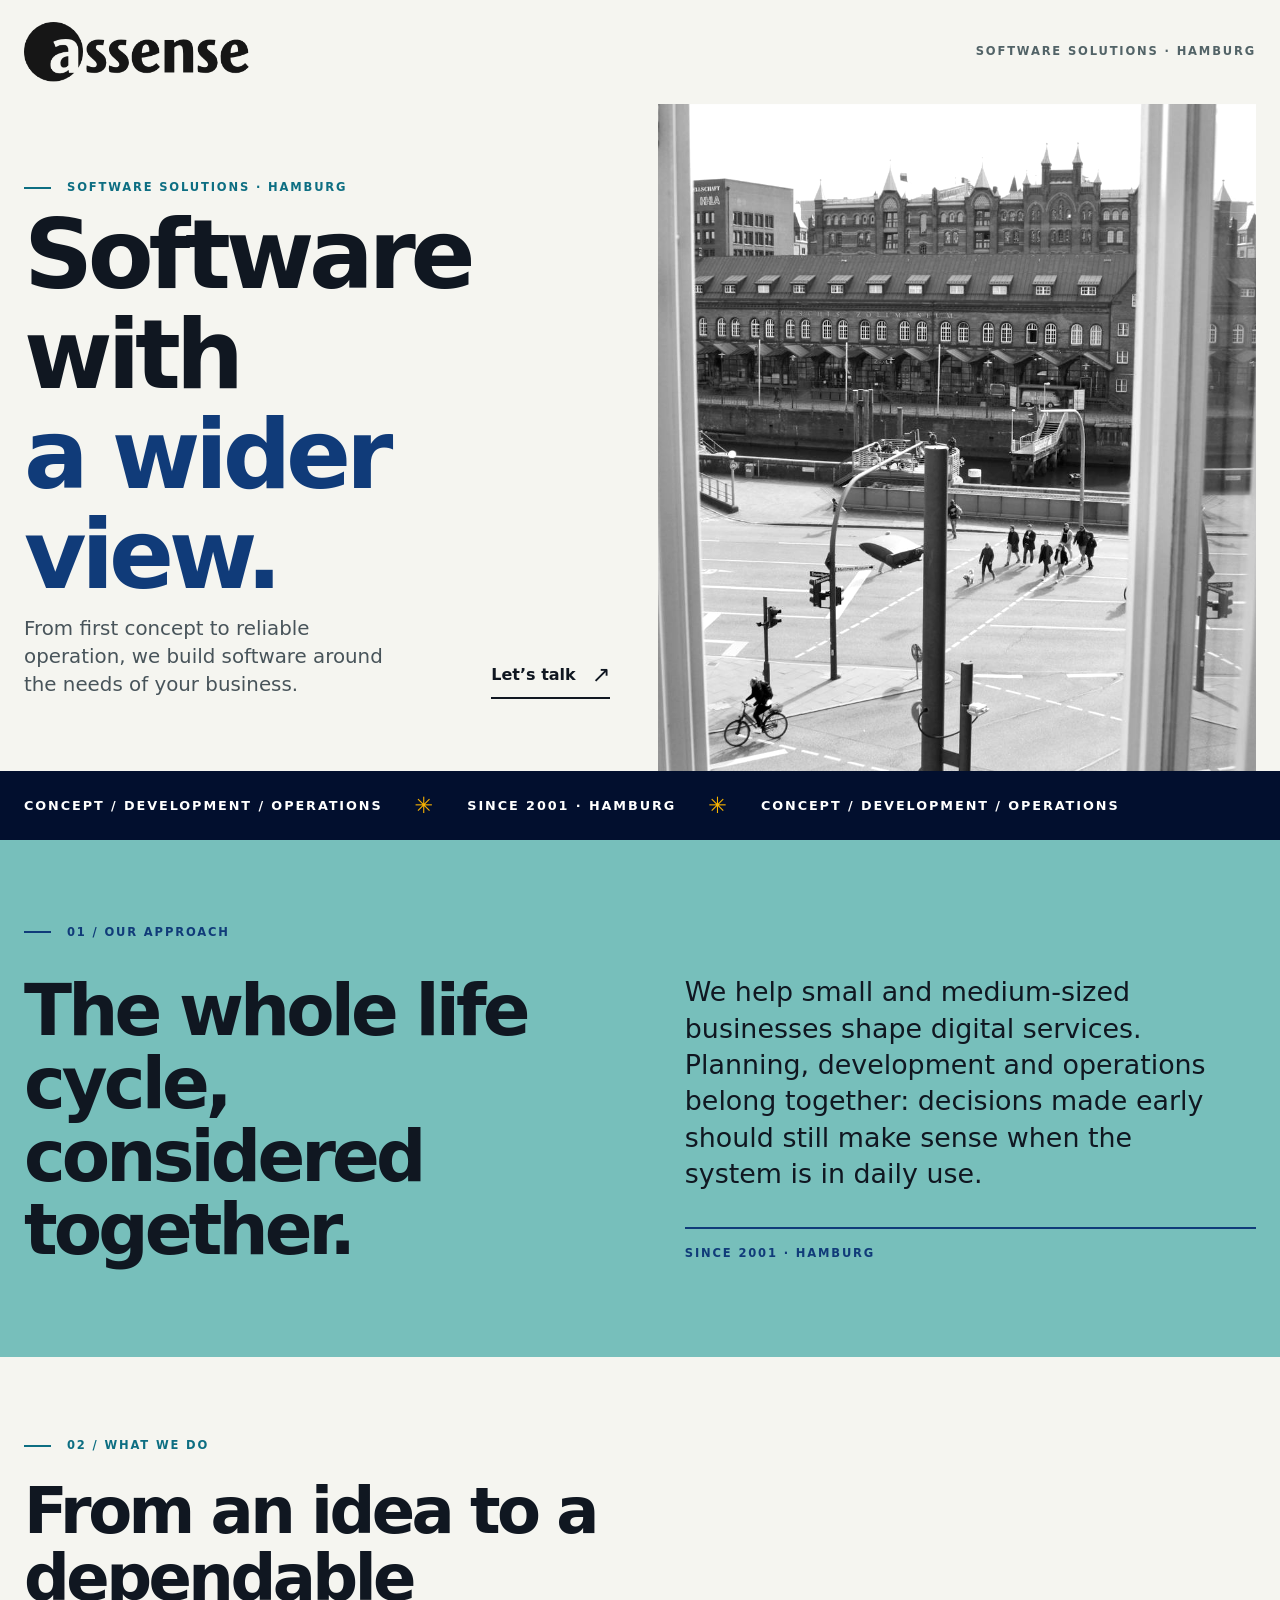
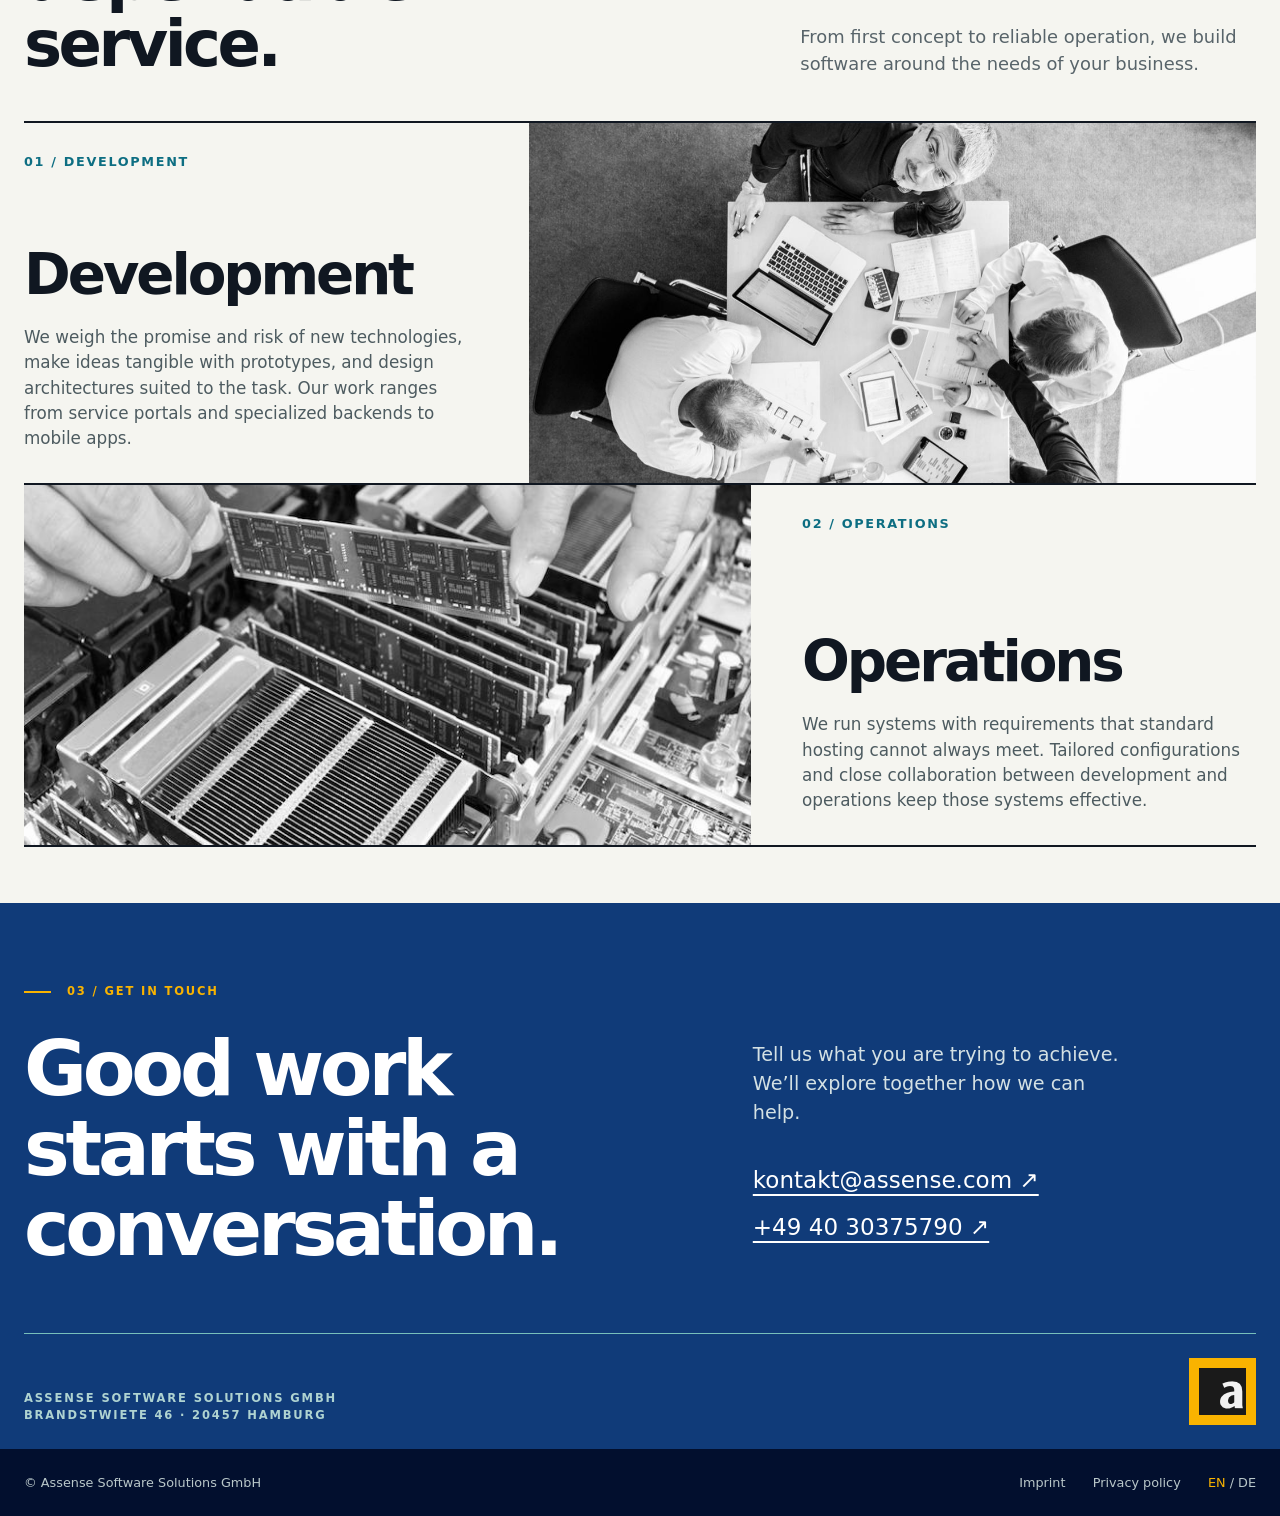
==== public/index.html @ f6736965 "Build static bilingual Assense site" ====
<!doctype html>
<html lang="en"><head><meta charset="utf-8"><meta name="viewport" content="width=device-width,initial-scale=1"><title>Assense Software Solutions — Hamburg</title><link rel="stylesheet" href="assets/site.css"><meta name="description" content="From first concept to reliable operation, we build software around the needs of your business."><link rel="alternate" hreflang="en" href="https://assense.com/en/"><link rel="alternate" hreflang="de" href="https://assense.com/de/"><link rel="alternate" hreflang="x-default" href="https://assense.com/en/"></head>
<body><header class="mast"><div class="wrap mast-inner"><img src="assense_logo_dark.png" alt="Assense"><p class="mast-note">Software solutions · Hamburg</p></div></header>
<main><section class="hero" aria-labelledby="hero-title"><div class="wrap hero-grid"><div class="hero-copy"><p class="kicker">Software solutions · Hamburg</p><h1 id="hero-title">Software with<br><em>a wider view.</em></h1><div class="hero-bottom"><p class="lede">From first concept to reliable operation, we build software around the needs of your business.</p><a class="arrow-link" href="#contact">Let’s talk</a></div></div><div class="hero-art"><img src="assets/banner.svg" alt="" fetchpriority="high"></div></div></section>
<div class="ticker" aria-hidden="true"><div class="wrap ticker-inner"><span>CONCEPT / DEVELOPMENT / OPERATIONS</span><b>✳</b><span>Since 2001 · Hamburg</span><b>✳</b><span>CONCEPT / DEVELOPMENT / OPERATIONS</span></div></div>
<section class="approach" aria-labelledby="approach-title"><div class="wrap approach-grid"><div><p class="kicker">01 / Our approach</p><h2 id="approach-title">The whole life cycle, considered together.</h2></div><div class="approach-copy"><p>We help small and medium-sized businesses shape digital services. Planning, development and operations belong together: decisions made early should still make sense when the system is in daily use.</p><div class="approach-rule"></div><p class="micro">Since 2001 · Hamburg</p></div></div></section>
<section class="services" aria-labelledby="services-title"><div class="wrap"><div class="services-heading"><div><p class="kicker">02 / What we do</p><h2 id="services-title">From an idea to a dependable service.</h2></div><p>From first concept to reliable operation, we build software around the needs of your business.</p></div><article class="service-row"><div class="service-copy"><p class="service-no">01 / DEVELOPMENT</p><h3>Development</h3><p>We weigh the promise and risk of new technologies, make ideas tangible with prototypes, and design architectures suited to the task. Our work ranges from service portals and specialized backends to mobile apps.</p></div><div class="service-visual"><img src="assets/entwicklung.svg" alt="" loading="lazy"></div></article><article class="service-row reverse"><div class="service-visual"><img src="assets/betrieb.svg" alt="" loading="lazy"></div><div class="service-copy"><p class="service-no">02 / OPERATIONS</p><h3>Operations</h3><p>We run systems with requirements that standard hosting cannot always meet. Tailored configurations and close collaboration between development and operations keep those systems effective.</p></div></article></div></section>
<section class="contact" id="contact" aria-labelledby="contact-title"><div class="wrap"><div class="contact-grid"><div><p class="kicker">03 / Get in touch</p><h2 id="contact-title">Good work starts with a conversation.</h2></div><div class="contact-content"><p>Tell us what you are trying to achieve. We’ll explore together how we can help.</p><a href="mailto:kontakt@assense.com">kontakt@assense.com ↗</a><a href="tel:+494030375790">+49 40 30375790 ↗</a></div></div><div class="contact-bottom"><p class="micro">Assense Software Solutions GmbH<br>Brandstwiete 46 · 20457 Hamburg</p><img src="assense_logo_a_grau_eckig.png" alt="" aria-hidden="true"></div></div></section></main>
<footer class="footer"><div class="wrap footer-inner"><span>© Assense Software Solutions GmbH</span><div class="footer-links"><a href="en/imprint/">Imprint</a><a href="en/privacy/">Privacy policy</a><span class="lang"><a href="en/" aria-current="page" lang="en">EN</a> / <a href="de/"  lang="de">DE</a></span></div></div></footer></body></html>
---- public/assets/site.css ----
*{box-sizing:border-box}
html{scroll-behavior:smooth}
body{margin:0;background:#f5f5f0;color:#101721;font-family:system-ui,-apple-system,"Segoe UI",Roboto,Arial,sans-serif;line-height:1.5}
img{display:block;max-width:100%}
a{color:inherit}
a:focus-visible{outline:3px solid #f9b300;outline-offset:4px}
h1,h2,h3,p{margin:0}
h1,h2,h3{letter-spacing:-.055em;line-height:1.04}
.wrap{width:min(100% - 3rem,1350px);margin-inline:auto}
.mast{background:#f5f5f0}
.mast-inner{height:104px;display:flex;align-items:center;justify-content:space-between}
.mast img{width:225px;height:auto}
.mast-note,.meta,.kicker,.micro{font-size:.72rem;letter-spacing:.16em;text-transform:uppercase;font-weight:750}
.mast-note{color:#526367;text-align:right}
.hero{background:#f5f5f0}
.hero-grid{display:grid;grid-template-columns:1.03fr .97fr;min-height:590px}
.hero-copy{padding:4.7rem 3rem 4.5rem 0;display:flex;flex-direction:column;justify-content:space-between}
.kicker{color:#0d6e82;display:flex;align-items:center;gap:1rem}
.kicker:before{content:"";width:27px;height:2px;background:currentColor}
h1{font-size:clamp(4.6rem,7.5vw,8rem);max-width:10ch;font-weight:750;margin:.6rem 0}
h1 em{font-style:normal;color:#103b79}
.hero-bottom{display:grid;grid-template-columns:1fr auto;align-items:end;gap:2rem}
.lede{font-size:clamp(1.08rem,1.55vw,1.4rem);max-width:30ch;line-height:1.42;color:#48545a}
.arrow-link{font-weight:750;text-decoration:none;white-space:nowrap;display:inline-flex;align-items:center;gap:1rem;border-bottom:2px solid currentColor;padding-bottom:.35rem}
.arrow-link:after{content:"↗";font-size:1.4rem;font-weight:400}
.hero-art{position:relative;min-height:590px;overflow:hidden;background:#103b79}
.hero-art img{position:absolute;inset:0;width:100%;height:100%;object-fit:cover;filter:grayscale(100%) contrast(1.08)}
.ticker{background:#020f2e;color:#fff;overflow:hidden}
.ticker-inner{display:flex;align-items:center;gap:2rem;min-height:69px;white-space:nowrap;font-size:.8rem;text-transform:uppercase;letter-spacing:.15em;font-weight:750}
.ticker b{color:#f9b300;font-size:1.4rem;font-weight:500}
.approach{background:#77bfbb;padding:5.2rem 0 5.6rem;position:relative}
.approach-grid{display:grid;grid-template-columns:1fr 1fr;gap:clamp(2rem,7vw,8rem)}
.approach h2{font-size:clamp(3.2rem,5.5vw,6rem);max-width:13ch}
.approach .kicker{color:#103b79;margin-bottom:2.1rem}
.approach-copy{align-self:end;padding-bottom:.3rem}
.approach-copy p:first-child{font-size:clamp(1.35rem,2.1vw,1.9rem);line-height:1.35;max-width:31ch;font-weight:500}
.approach-rule{height:2px;background:#103b79;margin:2.2rem 0 1rem}
.approach-copy .micro{color:#103b79}
.services{background:#f5f5f0;padding:5rem 0 3.5rem}
.services-heading{display:grid;grid-template-columns:1fr 1fr;gap:3rem;align-items:end;margin-bottom:2.7rem}
.services h2{font-size:clamp(3.2rem,5vw,5.5rem);max-width:15ch}
.services .kicker{margin-bottom:1.5rem}
.services-heading p:last-child{max-width:40ch;color:#58646a;font-size:1.12rem;justify-self:end}
.service-row{display:grid;grid-template-columns:.82fr 1.18fr;min-height:360px;border-top:2px solid #101721}
.service-row:last-child{border-bottom:2px solid #101721}
.service-row.reverse{grid-template-columns:1.18fr .82fr}
.service-copy{display:flex;flex-direction:column;padding:1.8rem clamp(1.5rem,4vw,4rem) 2rem 0}
.service-row.reverse .service-copy{padding-left:clamp(1.5rem,4vw,4rem);padding-right:0}
.service-no{color:#0d6e82;font-size:.8rem;letter-spacing:.13em;font-weight:750}
.service-copy h3{font-size:clamp(2.8rem,4.4vw,4.9rem);margin:auto 0 1.3rem}
.service-copy p:last-child{font-size:1.05rem;line-height:1.5;color:#4d5b60;max-width:51ch}
.service-visual{position:relative;overflow:hidden;min-height:360px;background:#103b79}
.service-visual img{width:100%;height:100%;position:absolute;object-fit:cover;filter:grayscale(100%)}
.contact{background:#103b79;color:#fff;padding:5rem 0 0;overflow:hidden}
.contact-grid{display:grid;grid-template-columns:1.15fr .85fr;gap:3rem;align-items:end}
.contact .kicker{color:#f9b300;margin-bottom:1.8rem}
.contact h2{font-size:clamp(3.7rem,6vw,7rem);max-width:12ch}
.contact-content{padding-bottom:.7rem}
.contact-content p{color:#d4e1e4;font-size:1.2rem;max-width:30ch;margin-bottom:2.2rem}
.contact-content a{display:block;width:fit-content;color:#fff;font-size:clamp(1.1rem,1.8vw,1.7rem);text-underline-offset:.28em;margin:.8rem 0}
.contact-content a:hover{color:#f9b300}
.contact-bottom{margin-top:4rem;display:flex;align-items:end;justify-content:space-between;border-top:1px solid #77bfbb;padding:1.5rem 0}
.contact-bottom img{width:67px;height:67px;background:#f9b300;padding:10px}
.contact-bottom .micro{color:#afd3d1}
.footer{background:#020f2e;color:#b9c7c9;padding:1.5rem 0;font-size:.8rem}
.footer-inner{display:flex;justify-content:space-between;gap:1rem;flex-wrap:wrap}
.footer-links{display:flex;gap:1.7rem}
.footer a{text-decoration:none}
.footer .lang a{color:#b9c7c9}
.footer .lang a[aria-current]{color:#f9b300}
.draft{opacity:.6}
@media(max-width:900px){.hero-grid{grid-template-columns:1fr 1fr}.hero-copy{padding-right:1.5rem}h1{font-size:clamp(3.6rem,8vw,6rem)}.hero-bottom{display:block}.arrow-link{margin-top:1.8rem}.service-row,.service-row.reverse{grid-template-columns:1fr 1fr}}
@media(max-width:700px){.wrap{width:min(100% - 2rem,1350px)}.mast-inner{height:76px}.mast img{width:160px}.mast-note{font-size:.58rem}.hero-grid,.approach-grid,.services-heading,.service-row,.service-row.reverse,.contact-grid{grid-template-columns:1fr}.hero-copy{min-height:500px;padding:3rem 0}.hero-art{min-height:360px}.hero-caption{bottom:1rem}.ticker-inner{min-height:56px;font-size:.67rem;gap:1rem}.approach{padding:4rem 0}.approach-copy{margin-top:1rem}.services{padding:4rem 0 2rem}.services-heading p:last-child{justify-self:start}.service-row{display:flex;flex-direction:column}.service-row.reverse{flex-direction:column-reverse}.service-copy,.service-row.reverse .service-copy{min-height:310px;padding:1.5rem 0 2rem}.service-visual{min-height:280px}.contact{padding-top:4rem}.contact-content{margin-top:2rem}.contact-bottom{margin-top:3rem}}
@media(prefers-reduced-motion:reduce){html{scroll-behavior:auto}}
.legal{background:#f5f5f0;min-height:65vh;padding:3.5rem 0 6rem}
.legal .kicker{margin-bottom:2rem}
.legal h1{font-size:clamp(3.3rem,6vw,6rem);max-width:none;margin:0 0 2.5rem}
.legal-body{max-width:74ch;font-size:1.06rem}
.legal-body h2{font-size:1.65rem;letter-spacing:-.03em;margin:2.4rem 0 .8rem}
.legal-body p,.legal-body ul{margin:0 0 1rem}
.legal-body a{text-underline-offset:.2em}
.legal-back{display:inline-block;margin-bottom:2rem;text-underline-offset:.25em}
.legal-note{background:#e5eeec;padding:1rem 1.25rem;border-left:4px solid #0d6e82}
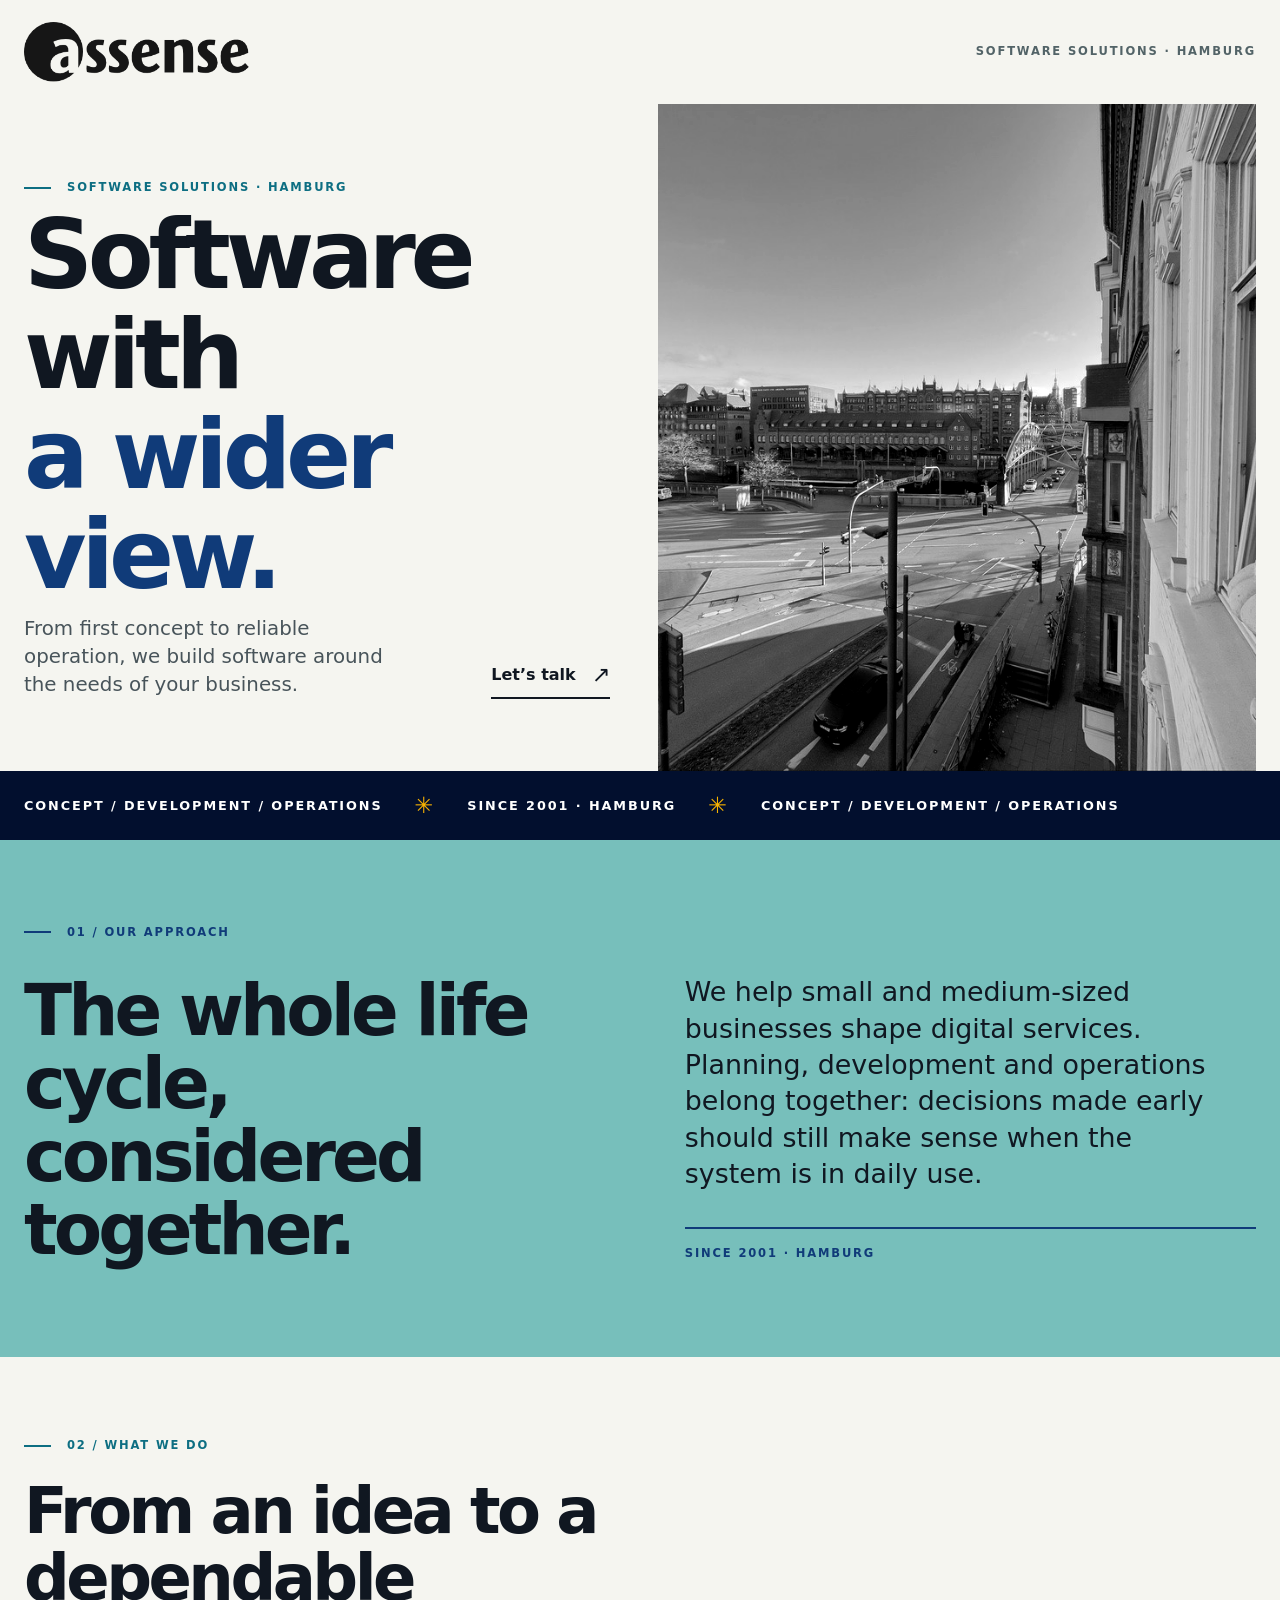
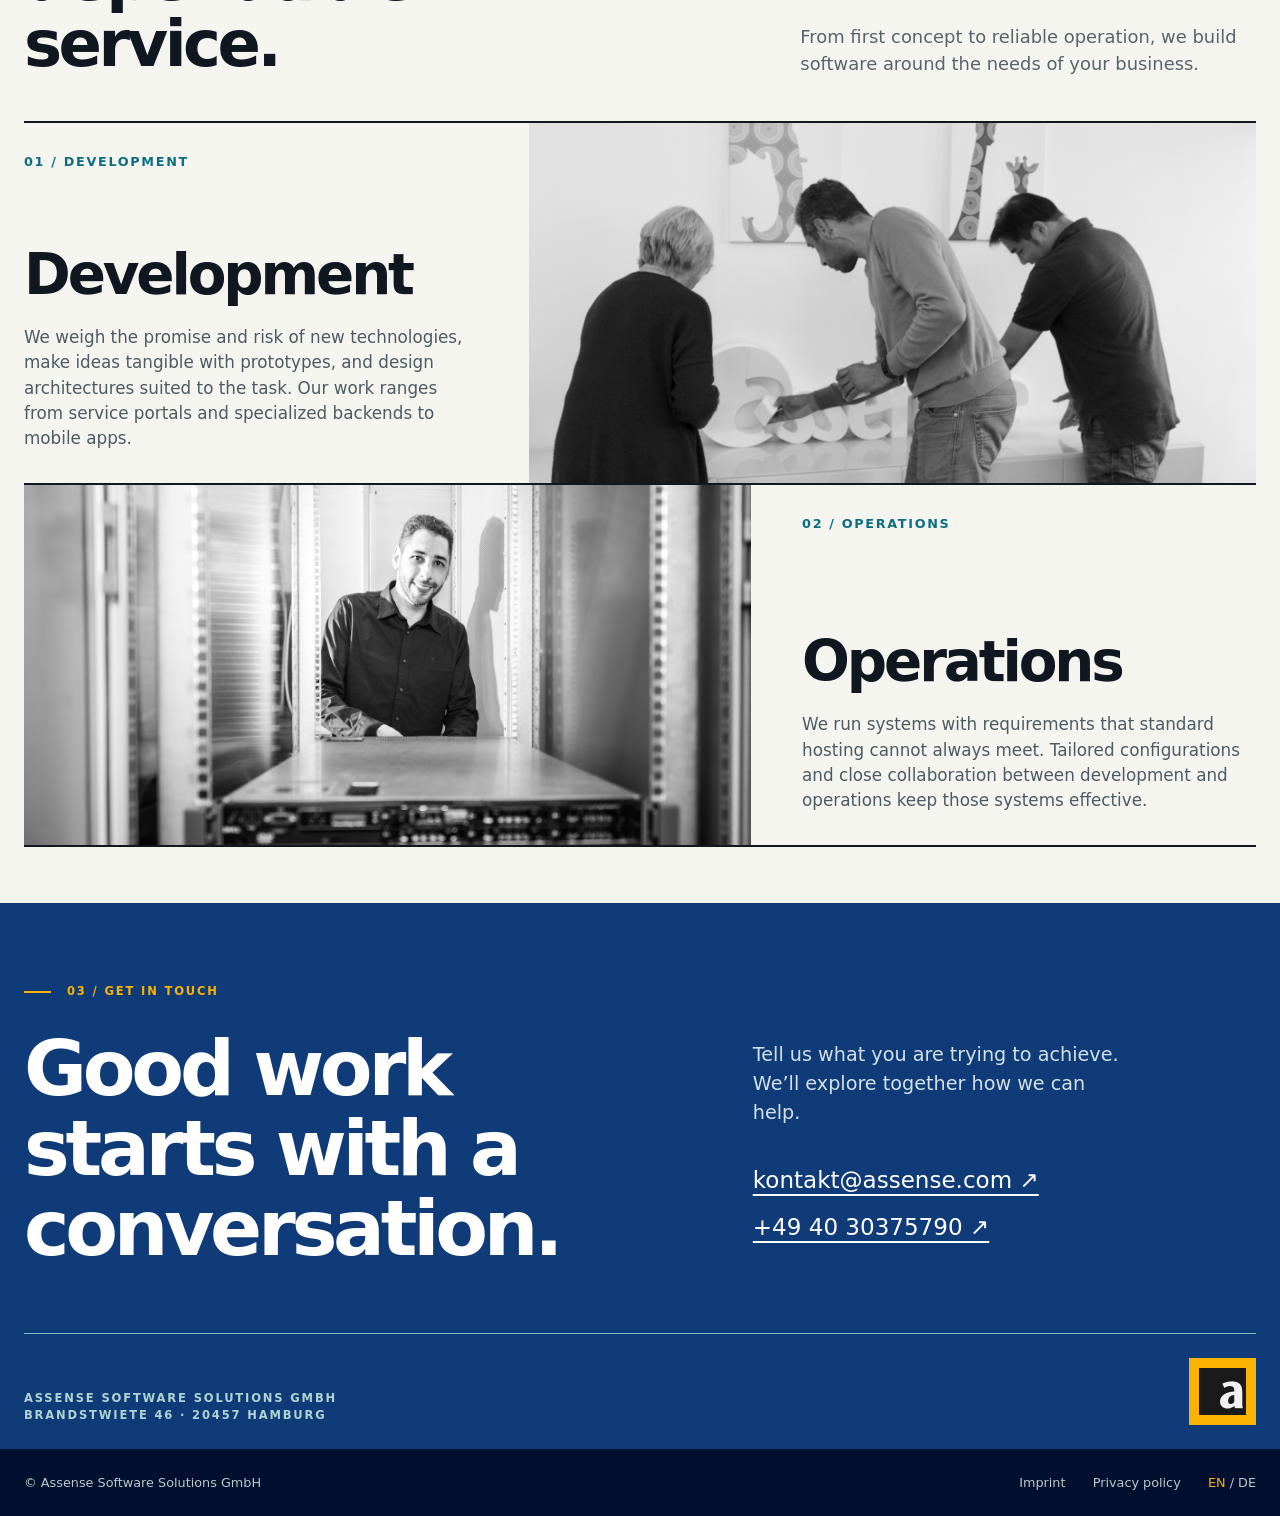
==== commit e556a7a4: "Format site sources and place selected photographs" ====
--- a/public/index.html
+++ b/public/index.html
@@ -1,9 +1,120 @@
 <!doctype html>
-<html lang="en"><head><meta charset="utf-8"><meta name="viewport" content="width=device-width,initial-scale=1"><title>Assense Software Solutions — Hamburg</title><link rel="stylesheet" href="assets/site.css"><meta name="description" content="From first concept to reliable operation, we build software around the needs of your business."><link rel="alternate" hreflang="en" href="https://assense.com/en/"><link rel="alternate" hreflang="de" href="https://assense.com/de/"><link rel="alternate" hreflang="x-default" href="https://assense.com/en/"></head>
-<body><header class="mast"><div class="wrap mast-inner"><img src="assense_logo_dark.png" alt="Assense"><p class="mast-note">Software solutions · Hamburg</p></div></header>
-<main><section class="hero" aria-labelledby="hero-title"><div class="wrap hero-grid"><div class="hero-copy"><p class="kicker">Software solutions · Hamburg</p><h1 id="hero-title">Software with<br><em>a wider view.</em></h1><div class="hero-bottom"><p class="lede">From first concept to reliable operation, we build software around the needs of your business.</p><a class="arrow-link" href="#contact">Let’s talk</a></div></div><div class="hero-art"><img src="assets/banner.svg" alt="" fetchpriority="high"></div></div></section>
-<div class="ticker" aria-hidden="true"><div class="wrap ticker-inner"><span>CONCEPT / DEVELOPMENT / OPERATIONS</span><b>✳</b><span>Since 2001 · Hamburg</span><b>✳</b><span>CONCEPT / DEVELOPMENT / OPERATIONS</span></div></div>
-<section class="approach" aria-labelledby="approach-title"><div class="wrap approach-grid"><div><p class="kicker">01 / Our approach</p><h2 id="approach-title">The whole life cycle, considered together.</h2></div><div class="approach-copy"><p>We help small and medium-sized businesses shape digital services. Planning, development and operations belong together: decisions made early should still make sense when the system is in daily use.</p><div class="approach-rule"></div><p class="micro">Since 2001 · Hamburg</p></div></div></section>
-<section class="services" aria-labelledby="services-title"><div class="wrap"><div class="services-heading"><div><p class="kicker">02 / What we do</p><h2 id="services-title">From an idea to a dependable service.</h2></div><p>From first concept to reliable operation, we build software around the needs of your business.</p></div><article class="service-row"><div class="service-copy"><p class="service-no">01 / DEVELOPMENT</p><h3>Development</h3><p>We weigh the promise and risk of new technologies, make ideas tangible with prototypes, and design architectures suited to the task. Our work ranges from service portals and specialized backends to mobile apps.</p></div><div class="service-visual"><img src="assets/entwicklung.svg" alt="" loading="lazy"></div></article><article class="service-row reverse"><div class="service-visual"><img src="assets/betrieb.svg" alt="" loading="lazy"></div><div class="service-copy"><p class="service-no">02 / OPERATIONS</p><h3>Operations</h3><p>We run systems with requirements that standard hosting cannot always meet. Tailored configurations and close collaboration between development and operations keep those systems effective.</p></div></article></div></section>
-<section class="contact" id="contact" aria-labelledby="contact-title"><div class="wrap"><div class="contact-grid"><div><p class="kicker">03 / Get in touch</p><h2 id="contact-title">Good work starts with a conversation.</h2></div><div class="contact-content"><p>Tell us what you are trying to achieve. We’ll explore together how we can help.</p><a href="mailto:kontakt@assense.com">kontakt@assense.com ↗</a><a href="tel:+494030375790">+49 40 30375790 ↗</a></div></div><div class="contact-bottom"><p class="micro">Assense Software Solutions GmbH<br>Brandstwiete 46 · 20457 Hamburg</p><img src="assense_logo_a_grau_eckig.png" alt="" aria-hidden="true"></div></div></section></main>
-<footer class="footer"><div class="wrap footer-inner"><span>© Assense Software Solutions GmbH</span><div class="footer-links"><a href="en/imprint/">Imprint</a><a href="en/privacy/">Privacy policy</a><span class="lang"><a href="en/" aria-current="page" lang="en">EN</a> / <a href="de/"  lang="de">DE</a></span></div></div></footer></body></html>+<html lang="en">
+  <head>
+    <meta charset="utf-8">
+    <meta name="viewport" content="width=device-width,initial-scale=1">
+    <title>Assense Software Solutions — Hamburg</title>
+    <link rel="stylesheet" href="assets/site.css">
+    <meta name="description" content="From first concept to reliable operation, we build software around the needs of your business.">
+    <link rel="alternate" hreflang="en" href="https://assense.com/en/">
+    <link rel="alternate" hreflang="de" href="https://assense.com/de/">
+    <link rel="alternate" hreflang="x-default" href="https://assense.com/en/">
+  </head>
+  <body>
+    <header class="mast">
+      <div class="wrap mast-inner">
+        <img src="assense_logo_dark.png" alt="Assense">
+        <p class="mast-note">Software solutions · Hamburg</p>
+      </div>
+    </header>
+    <main>
+      <section class="hero" aria-labelledby="hero-title">
+        <div class="wrap hero-grid">
+          <div class="hero-copy">
+            <p class="kicker">Software solutions · Hamburg</p>
+            <h1 id="hero-title">Software with<br><em>a wider view.</em></h1>
+            <div class="hero-bottom">
+              <p class="lede">From first concept to reliable operation, we build software around the needs of your business.</p>
+              <a class="arrow-link" href="#contact">Let’s talk</a>
+            </div>
+          </div>
+          <div class="hero-art">
+            <img src="images/window_view.png" alt="" fetchpriority="high">
+          </div>
+        </div>
+      </section>
+      <div class="ticker" aria-hidden="true">
+        <div class="wrap ticker-inner">
+          <span>CONCEPT / DEVELOPMENT / OPERATIONS</span>
+          <b>✳</b>
+          <span>Since 2001 · Hamburg</span>
+          <b>✳</b>
+          <span>CONCEPT / DEVELOPMENT / OPERATIONS</span>
+        </div>
+      </div>
+      <section class="approach" aria-labelledby="approach-title">
+        <div class="wrap approach-grid">
+          <div>
+            <p class="kicker">01 / Our approach</p>
+            <h2 id="approach-title">The whole life cycle, considered together.</h2>
+          </div>
+          <div class="approach-copy">
+            <p>We help small and medium-sized businesses shape digital services. Planning, development and operations belong together: decisions made early should still make sense when the system is in daily use.</p>
+            <div class="approach-rule"></div>
+            <p class="micro">Since 2001 · Hamburg</p>
+          </div>
+        </div>
+      </section>
+      <section class="services" aria-labelledby="services-title">
+        <div class="wrap">
+          <div class="services-heading">
+            <div>
+              <p class="kicker">02 / What we do</p>
+              <h2 id="services-title">From an idea to a dependable service.</h2>
+            </div>
+            <p>From first concept to reliable operation, we build software around the needs of your business.</p>
+          </div>
+          <article class="service-row">
+            <div class="service-copy">
+              <p class="service-no">01 / DEVELOPMENT</p>
+              <h3>Development</h3>
+              <p>We weigh the promise and risk of new technologies, make ideas tangible with prototypes, and design architectures suited to the task. Our work ranges from service portals and specialized backends to mobile apps.</p>
+            </div>
+            <div class="service-visual">
+              <img src="images/assembly.png" alt="" loading="lazy">
+            </div>
+          </article>
+          <article class="service-row reverse">
+            <div class="service-visual">
+              <img src="images/operations_1.jpeg" alt="" loading="lazy">
+            </div>
+            <div class="service-copy">
+              <p class="service-no">02 / OPERATIONS</p>
+              <h3>Operations</h3>
+              <p>We run systems with requirements that standard hosting cannot always meet. Tailored configurations and close collaboration between development and operations keep those systems effective.</p>
+            </div>
+          </article>
+        </div>
+      </section>
+      <section class="contact" id="contact" aria-labelledby="contact-title">
+        <div class="wrap">
+          <div class="contact-grid">
+            <div>
+              <p class="kicker">03 / Get in touch</p>
+              <h2 id="contact-title">Good work starts with a conversation.</h2>
+            </div>
+            <div class="contact-content">
+              <p>Tell us what you are trying to achieve. We’ll explore together how we can help.</p>
+              <a href="mailto:kontakt@assense.com">kontakt@assense.com ↗</a>
+              <a href="tel:+494030375790">+49 40 30375790 ↗</a>
+            </div>
+          </div>
+          <div class="contact-bottom">
+            <p class="micro">Assense Software Solutions GmbH<br>Brandstwiete 46 · 20457 Hamburg</p>
+            <img src="assense_logo_a_grau_eckig.png" alt="" aria-hidden="true">
+          </div>
+        </div>
+      </section>
+    </main>
+    <footer class="footer">
+      <div class="wrap footer-inner">
+        <span>© Assense Software Solutions GmbH</span>
+        <div class="footer-links">
+          <a href="en/imprint/">Imprint</a>
+          <a href="en/privacy/">Privacy policy</a>
+          <span class="lang"><a href="en/" aria-current="page" lang="en">EN</a> / <a href="de/" lang="de">DE</a></span>
+        </div>
+      </div>
+    </footer>
+  </body>
+</html>
--- a/public/assets/site.css
+++ b/public/assets/site.css
@@ -1,84 +1,556 @@
-
-*{box-sizing:border-box}
-html{scroll-behavior:smooth}
-body{margin:0;background:#f5f5f0;color:#101721;font-family:system-ui,-apple-system,"Segoe UI",Roboto,Arial,sans-serif;line-height:1.5}
-img{display:block;max-width:100%}
-a{color:inherit}
-a:focus-visible{outline:3px solid #f9b300;outline-offset:4px}
-h1,h2,h3,p{margin:0}
-h1,h2,h3{letter-spacing:-.055em;line-height:1.04}
-.wrap{width:min(100% - 3rem,1350px);margin-inline:auto}
-.mast{background:#f5f5f0}
-.mast-inner{height:104px;display:flex;align-items:center;justify-content:space-between}
-.mast img{width:225px;height:auto}
-.mast-note,.meta,.kicker,.micro{font-size:.72rem;letter-spacing:.16em;text-transform:uppercase;font-weight:750}
-.mast-note{color:#526367;text-align:right}
-.hero{background:#f5f5f0}
-.hero-grid{display:grid;grid-template-columns:1.03fr .97fr;min-height:590px}
-.hero-copy{padding:4.7rem 3rem 4.5rem 0;display:flex;flex-direction:column;justify-content:space-between}
-.kicker{color:#0d6e82;display:flex;align-items:center;gap:1rem}
-.kicker:before{content:"";width:27px;height:2px;background:currentColor}
-h1{font-size:clamp(4.6rem,7.5vw,8rem);max-width:10ch;font-weight:750;margin:.6rem 0}
-h1 em{font-style:normal;color:#103b79}
-.hero-bottom{display:grid;grid-template-columns:1fr auto;align-items:end;gap:2rem}
-.lede{font-size:clamp(1.08rem,1.55vw,1.4rem);max-width:30ch;line-height:1.42;color:#48545a}
-.arrow-link{font-weight:750;text-decoration:none;white-space:nowrap;display:inline-flex;align-items:center;gap:1rem;border-bottom:2px solid currentColor;padding-bottom:.35rem}
-.arrow-link:after{content:"↗";font-size:1.4rem;font-weight:400}
-.hero-art{position:relative;min-height:590px;overflow:hidden;background:#103b79}
-.hero-art img{position:absolute;inset:0;width:100%;height:100%;object-fit:cover;filter:grayscale(100%) contrast(1.08)}
-.ticker{background:#020f2e;color:#fff;overflow:hidden}
-.ticker-inner{display:flex;align-items:center;gap:2rem;min-height:69px;white-space:nowrap;font-size:.8rem;text-transform:uppercase;letter-spacing:.15em;font-weight:750}
-.ticker b{color:#f9b300;font-size:1.4rem;font-weight:500}
-.approach{background:#77bfbb;padding:5.2rem 0 5.6rem;position:relative}
-.approach-grid{display:grid;grid-template-columns:1fr 1fr;gap:clamp(2rem,7vw,8rem)}
-.approach h2{font-size:clamp(3.2rem,5.5vw,6rem);max-width:13ch}
-.approach .kicker{color:#103b79;margin-bottom:2.1rem}
-.approach-copy{align-self:end;padding-bottom:.3rem}
-.approach-copy p:first-child{font-size:clamp(1.35rem,2.1vw,1.9rem);line-height:1.35;max-width:31ch;font-weight:500}
-.approach-rule{height:2px;background:#103b79;margin:2.2rem 0 1rem}
-.approach-copy .micro{color:#103b79}
-.services{background:#f5f5f0;padding:5rem 0 3.5rem}
-.services-heading{display:grid;grid-template-columns:1fr 1fr;gap:3rem;align-items:end;margin-bottom:2.7rem}
-.services h2{font-size:clamp(3.2rem,5vw,5.5rem);max-width:15ch}
-.services .kicker{margin-bottom:1.5rem}
-.services-heading p:last-child{max-width:40ch;color:#58646a;font-size:1.12rem;justify-self:end}
-.service-row{display:grid;grid-template-columns:.82fr 1.18fr;min-height:360px;border-top:2px solid #101721}
-.service-row:last-child{border-bottom:2px solid #101721}
-.service-row.reverse{grid-template-columns:1.18fr .82fr}
-.service-copy{display:flex;flex-direction:column;padding:1.8rem clamp(1.5rem,4vw,4rem) 2rem 0}
-.service-row.reverse .service-copy{padding-left:clamp(1.5rem,4vw,4rem);padding-right:0}
-.service-no{color:#0d6e82;font-size:.8rem;letter-spacing:.13em;font-weight:750}
-.service-copy h3{font-size:clamp(2.8rem,4.4vw,4.9rem);margin:auto 0 1.3rem}
-.service-copy p:last-child{font-size:1.05rem;line-height:1.5;color:#4d5b60;max-width:51ch}
-.service-visual{position:relative;overflow:hidden;min-height:360px;background:#103b79}
-.service-visual img{width:100%;height:100%;position:absolute;object-fit:cover;filter:grayscale(100%)}
-.contact{background:#103b79;color:#fff;padding:5rem 0 0;overflow:hidden}
-.contact-grid{display:grid;grid-template-columns:1.15fr .85fr;gap:3rem;align-items:end}
-.contact .kicker{color:#f9b300;margin-bottom:1.8rem}
-.contact h2{font-size:clamp(3.7rem,6vw,7rem);max-width:12ch}
-.contact-content{padding-bottom:.7rem}
-.contact-content p{color:#d4e1e4;font-size:1.2rem;max-width:30ch;margin-bottom:2.2rem}
-.contact-content a{display:block;width:fit-content;color:#fff;font-size:clamp(1.1rem,1.8vw,1.7rem);text-underline-offset:.28em;margin:.8rem 0}
-.contact-content a:hover{color:#f9b300}
-.contact-bottom{margin-top:4rem;display:flex;align-items:end;justify-content:space-between;border-top:1px solid #77bfbb;padding:1.5rem 0}
-.contact-bottom img{width:67px;height:67px;background:#f9b300;padding:10px}
-.contact-bottom .micro{color:#afd3d1}
-.footer{background:#020f2e;color:#b9c7c9;padding:1.5rem 0;font-size:.8rem}
-.footer-inner{display:flex;justify-content:space-between;gap:1rem;flex-wrap:wrap}
-.footer-links{display:flex;gap:1.7rem}
-.footer a{text-decoration:none}
-.footer .lang a{color:#b9c7c9}
-.footer .lang a[aria-current]{color:#f9b300}
-.draft{opacity:.6}
-@media(max-width:900px){.hero-grid{grid-template-columns:1fr 1fr}.hero-copy{padding-right:1.5rem}h1{font-size:clamp(3.6rem,8vw,6rem)}.hero-bottom{display:block}.arrow-link{margin-top:1.8rem}.service-row,.service-row.reverse{grid-template-columns:1fr 1fr}}
-@media(max-width:700px){.wrap{width:min(100% - 2rem,1350px)}.mast-inner{height:76px}.mast img{width:160px}.mast-note{font-size:.58rem}.hero-grid,.approach-grid,.services-heading,.service-row,.service-row.reverse,.contact-grid{grid-template-columns:1fr}.hero-copy{min-height:500px;padding:3rem 0}.hero-art{min-height:360px}.hero-caption{bottom:1rem}.ticker-inner{min-height:56px;font-size:.67rem;gap:1rem}.approach{padding:4rem 0}.approach-copy{margin-top:1rem}.services{padding:4rem 0 2rem}.services-heading p:last-child{justify-self:start}.service-row{display:flex;flex-direction:column}.service-row.reverse{flex-direction:column-reverse}.service-copy,.service-row.reverse .service-copy{min-height:310px;padding:1.5rem 0 2rem}.service-visual{min-height:280px}.contact{padding-top:4rem}.contact-content{margin-top:2rem}.contact-bottom{margin-top:3rem}}
-@media(prefers-reduced-motion:reduce){html{scroll-behavior:auto}}
-.legal{background:#f5f5f0;min-height:65vh;padding:3.5rem 0 6rem}
-.legal .kicker{margin-bottom:2rem}
-.legal h1{font-size:clamp(3.3rem,6vw,6rem);max-width:none;margin:0 0 2.5rem}
-.legal-body{max-width:74ch;font-size:1.06rem}
-.legal-body h2{font-size:1.65rem;letter-spacing:-.03em;margin:2.4rem 0 .8rem}
-.legal-body p,.legal-body ul{margin:0 0 1rem}
-.legal-body a{text-underline-offset:.2em}
-.legal-back{display:inline-block;margin-bottom:2rem;text-underline-offset:.25em}
-.legal-note{background:#e5eeec;padding:1rem 1.25rem;border-left:4px solid #0d6e82}
+* {
+  box-sizing: border-box;
+}
+
+html {
+  scroll-behavior: smooth;
+}
+
+body {
+  margin: 0;
+  background: #f5f5f0;
+  color: #101721;
+  font-family: system-ui, -apple-system, "Segoe UI", Roboto, Arial, sans-serif;
+  line-height: 1.5;
+}
+
+img {
+  display: block;
+  max-width: 100%;
+}
+
+a {
+  color: inherit;
+}
+
+a:focus-visible {
+  outline: 3px solid #f9b300;
+  outline-offset: 4px;
+}
+
+h1, h2, h3, p {
+  margin: 0;
+}
+
+h1, h2, h3 {
+  letter-spacing: -.055em;
+  line-height: 1.04;
+}
+
+.wrap {
+  width: min(100% - 3rem, 1350px);
+  margin-inline: auto;
+}
+
+.mast {
+  background: #f5f5f0;
+}
+
+.mast-inner {
+  height: 104px;
+  display: flex;
+  align-items: center;
+  justify-content: space-between;
+}
+
+.mast img {
+  width: 225px;
+  height: auto;
+}
+
+.mast-note, .meta, .kicker, .micro {
+  font-size: .72rem;
+  letter-spacing: .16em;
+  text-transform: uppercase;
+  font-weight: 750;
+}
+
+.mast-note {
+  color: #526367;
+  text-align: right;
+}
+
+.hero {
+  background: #f5f5f0;
+}
+
+.hero-grid {
+  display: grid;
+  grid-template-columns: 1.03fr .97fr;
+  min-height: 590px;
+}
+
+.hero-copy {
+  padding: 4.7rem 3rem 4.5rem 0;
+  display: flex;
+  flex-direction: column;
+  justify-content: space-between;
+}
+
+.kicker {
+  color: #0d6e82;
+  display: flex;
+  align-items: center;
+  gap: 1rem;
+}
+
+.kicker:before {
+  content: "";
+  width: 27px;
+  height: 2px;
+  background: currentColor;
+}
+
+h1 {
+  font-size: clamp(4.6rem, 7.5vw, 8rem);
+  max-width: 10ch;
+  font-weight: 750;
+  margin: .6rem 0;
+}
+
+h1 em {
+  font-style: normal;
+  color: #103b79;
+}
+
+.hero-bottom {
+  display: grid;
+  grid-template-columns: 1fr auto;
+  align-items: end;
+  gap: 2rem;
+}
+
+.lede {
+  font-size: clamp(1.08rem, 1.55vw, 1.4rem);
+  max-width: 30ch;
+  line-height: 1.42;
+  color: #48545a;
+}
+
+.arrow-link {
+  font-weight: 750;
+  text-decoration: none;
+  white-space: nowrap;
+  display: inline-flex;
+  align-items: center;
+  gap: 1rem;
+  border-bottom: 2px solid currentColor;
+  padding-bottom: .35rem;
+}
+
+.arrow-link:after {
+  content: "↗";
+  font-size: 1.4rem;
+  font-weight: 400;
+}
+
+.hero-art {
+  position: relative;
+  min-height: 590px;
+  overflow: hidden;
+  background: #103b79;
+}
+
+.hero-art img {
+  position: absolute;
+  inset: 0;
+  width: 100%;
+  height: 100%;
+  object-fit: cover;
+  filter: grayscale(100%) contrast(1.08);
+}
+
+.ticker {
+  background: #020f2e;
+  color: #fff;
+  overflow: hidden;
+}
+
+.ticker-inner {
+  display: flex;
+  align-items: center;
+  gap: 2rem;
+  min-height: 69px;
+  white-space: nowrap;
+  font-size: .8rem;
+  text-transform: uppercase;
+  letter-spacing: .15em;
+  font-weight: 750;
+}
+
+.ticker b {
+  color: #f9b300;
+  font-size: 1.4rem;
+  font-weight: 500;
+}
+
+.approach {
+  background: #77bfbb;
+  padding: 5.2rem 0 5.6rem;
+  position: relative;
+}
+
+.approach-grid {
+  display: grid;
+  grid-template-columns: 1fr 1fr;
+  gap: clamp(2rem, 7vw, 8rem);
+}
+
+.approach h2 {
+  font-size: clamp(3.2rem, 5.5vw, 6rem);
+  max-width: 13ch;
+}
+
+.approach .kicker {
+  color: #103b79;
+  margin-bottom: 2.1rem;
+}
+
+.approach-copy {
+  align-self: end;
+  padding-bottom: .3rem;
+}
+
+.approach-copy p:first-child {
+  font-size: clamp(1.35rem, 2.1vw, 1.9rem);
+  line-height: 1.35;
+  max-width: 31ch;
+  font-weight: 500;
+}
+
+.approach-rule {
+  height: 2px;
+  background: #103b79;
+  margin: 2.2rem 0 1rem;
+}
+
+.approach-copy .micro {
+  color: #103b79;
+}
+
+.services {
+  background: #f5f5f0;
+  padding: 5rem 0 3.5rem;
+}
+
+.services-heading {
+  display: grid;
+  grid-template-columns: 1fr 1fr;
+  gap: 3rem;
+  align-items: end;
+  margin-bottom: 2.7rem;
+}
+
+.services h2 {
+  font-size: clamp(3.2rem, 5vw, 5.5rem);
+  max-width: 15ch;
+}
+
+.services .kicker {
+  margin-bottom: 1.5rem;
+}
+
+.services-heading p:last-child {
+  max-width: 40ch;
+  color: #58646a;
+  font-size: 1.12rem;
+  justify-self: end;
+}
+
+.service-row {
+  display: grid;
+  grid-template-columns: .82fr 1.18fr;
+  min-height: 360px;
+  border-top: 2px solid #101721;
+}
+
+.service-row:last-child {
+  border-bottom: 2px solid #101721;
+}
+
+.service-row.reverse {
+  grid-template-columns: 1.18fr .82fr;
+}
+
+.service-copy {
+  display: flex;
+  flex-direction: column;
+  padding: 1.8rem clamp(1.5rem, 4vw, 4rem) 2rem 0;
+}
+
+.service-row.reverse .service-copy {
+  padding-left: clamp(1.5rem, 4vw, 4rem);
+  padding-right: 0;
+}
+
+.service-no {
+  color: #0d6e82;
+  font-size: .8rem;
+  letter-spacing: .13em;
+  font-weight: 750;
+}
+
+.service-copy h3 {
+  font-size: clamp(2.8rem, 4.4vw, 4.9rem);
+  margin: auto 0 1.3rem;
+}
+
+.service-copy p:last-child {
+  font-size: 1.05rem;
+  line-height: 1.5;
+  color: #4d5b60;
+  max-width: 51ch;
+}
+
+.service-visual {
+  position: relative;
+  overflow: hidden;
+  min-height: 360px;
+  background: #103b79;
+}
+
+.service-visual img {
+  width: 100%;
+  height: 100%;
+  position: absolute;
+  object-fit: cover;
+  filter: grayscale(100%);
+}
+
+.contact {
+  background: #103b79;
+  color: #fff;
+  padding: 5rem 0 0;
+  overflow: hidden;
+}
+
+.contact-grid {
+  display: grid;
+  grid-template-columns: 1.15fr .85fr;
+  gap: 3rem;
+  align-items: end;
+}
+
+.contact .kicker {
+  color: #f9b300;
+  margin-bottom: 1.8rem;
+}
+
+.contact h2 {
+  font-size: clamp(3.7rem, 6vw, 7rem);
+  max-width: 12ch;
+}
+
+.contact-content {
+  padding-bottom: .7rem;
+}
+
+.contact-content p {
+  color: #d4e1e4;
+  font-size: 1.2rem;
+  max-width: 30ch;
+  margin-bottom: 2.2rem;
+}
+
+.contact-content a {
+  display: block;
+  width: fit-content;
+  color: #fff;
+  font-size: clamp(1.1rem, 1.8vw, 1.7rem);
+  text-underline-offset: .28em;
+  margin: .8rem 0;
+}
+
+.contact-content a:hover {
+  color: #f9b300;
+}
+
+.contact-bottom {
+  margin-top: 4rem;
+  display: flex;
+  align-items: end;
+  justify-content: space-between;
+  border-top: 1px solid #77bfbb;
+  padding: 1.5rem 0;
+}
+
+.contact-bottom img {
+  width: 67px;
+  height: 67px;
+  background: #f9b300;
+  padding: 10px;
+}
+
+.contact-bottom .micro {
+  color: #afd3d1;
+}
+
+.footer {
+  background: #020f2e;
+  color: #b9c7c9;
+  padding: 1.5rem 0;
+  font-size: .8rem;
+}
+
+.footer-inner {
+  display: flex;
+  justify-content: space-between;
+  gap: 1rem;
+  flex-wrap: wrap;
+}
+
+.footer-links {
+  display: flex;
+  gap: 1.7rem;
+}
+
+.footer a {
+  text-decoration: none;
+}
+
+.footer .lang a {
+  color: #b9c7c9;
+}
+
+.footer .lang a[aria-current] {
+  color: #f9b300;
+}
+
+@media (max-width: 900px) {
+  .hero-grid {
+    grid-template-columns: 1fr 1fr;
+  }
+  .hero-copy {
+    padding-right: 1.5rem;
+  }
+  h1 {
+    font-size: clamp(3.6rem, 8vw, 6rem);
+  }
+  .hero-bottom {
+    display: block;
+  }
+  .arrow-link {
+    margin-top: 1.8rem;
+  }
+  .service-row, .service-row.reverse {
+    grid-template-columns: 1fr 1fr;
+  }
+}
+
+@media (max-width: 700px) {
+  .wrap {
+    width: min(100% - 2rem, 1350px);
+  }
+  .mast-inner {
+    height: 76px;
+  }
+  .mast img {
+    width: 160px;
+  }
+  .mast-note {
+    font-size: .58rem;
+  }
+  .hero-grid, .approach-grid, .services-heading, .service-row, .service-row.reverse, .contact-grid {
+    grid-template-columns: 1fr;
+  }
+  .hero-copy {
+    min-height: 500px;
+    padding: 3rem 0;
+  }
+  .hero-art {
+    min-height: 360px;
+  }
+  .ticker-inner {
+    min-height: 56px;
+    font-size: .67rem;
+    gap: 1rem;
+  }
+  .approach {
+    padding: 4rem 0;
+  }
+  .approach-copy {
+    margin-top: 1rem;
+  }
+  .services {
+    padding: 4rem 0 2rem;
+  }
+  .services-heading p:last-child {
+    justify-self: start;
+  }
+  .service-row {
+    display: flex;
+    flex-direction: column;
+  }
+  .service-row.reverse {
+    flex-direction: column-reverse;
+  }
+  .service-copy, .service-row.reverse .service-copy {
+    min-height: 310px;
+    padding: 1.5rem 0 2rem;
+  }
+  .service-visual {
+    min-height: 280px;
+  }
+  .contact {
+    padding-top: 4rem;
+  }
+  .contact-content {
+    margin-top: 2rem;
+  }
+  .contact-bottom {
+    margin-top: 3rem;
+  }
+}
+
+@media (prefers-reduced-motion: reduce) {
+  html {
+    scroll-behavior: auto;
+  }
+}
+
+.legal {
+  background: #f5f5f0;
+  min-height: 65vh;
+  padding: 3.5rem 0 6rem;
+}
+
+.legal .kicker {
+  margin-bottom: 2rem;
+}
+
+.legal h1 {
+  font-size: clamp(3.3rem, 6vw, 6rem);
+  max-width: none;
+  margin: 0 0 2.5rem;
+}
+
+.legal-body {
+  max-width: 74ch;
+  font-size: 1.06rem;
+}
+
+.legal-body h2 {
+  font-size: 1.65rem;
+  letter-spacing: -.03em;
+  margin: 2.4rem 0 .8rem;
+}
+
+.legal-body p, .legal-body ul {
+  margin: 0 0 1rem;
+}
+
+.legal-body a {
+  text-underline-offset: .2em;
+}
+
+.legal-back {
+  display: inline-block;
+  margin-bottom: 2rem;
+  text-underline-offset: .25em;
+}
+
+.legal-note {
+  background: #e5eeec;
+  padding: 1rem 1.25rem;
+  border-left: 4px solid #0d6e82;
+}
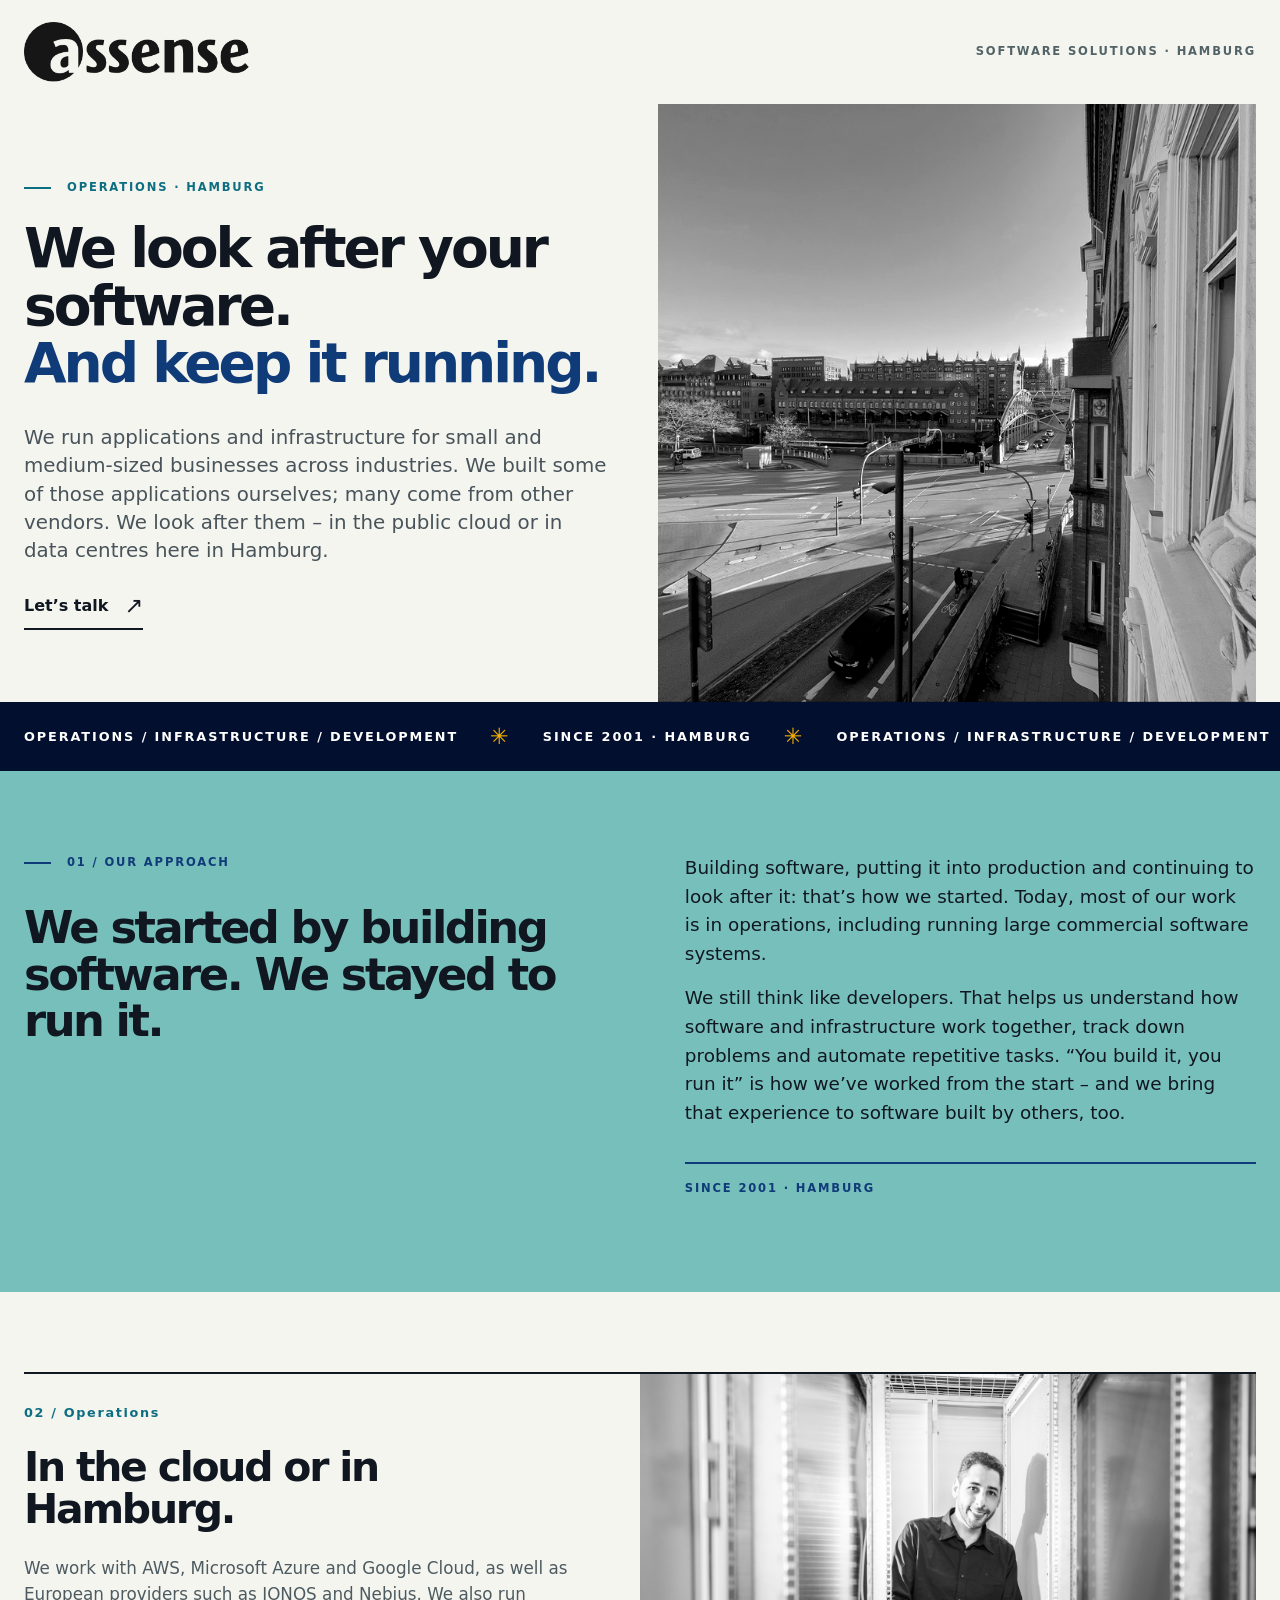
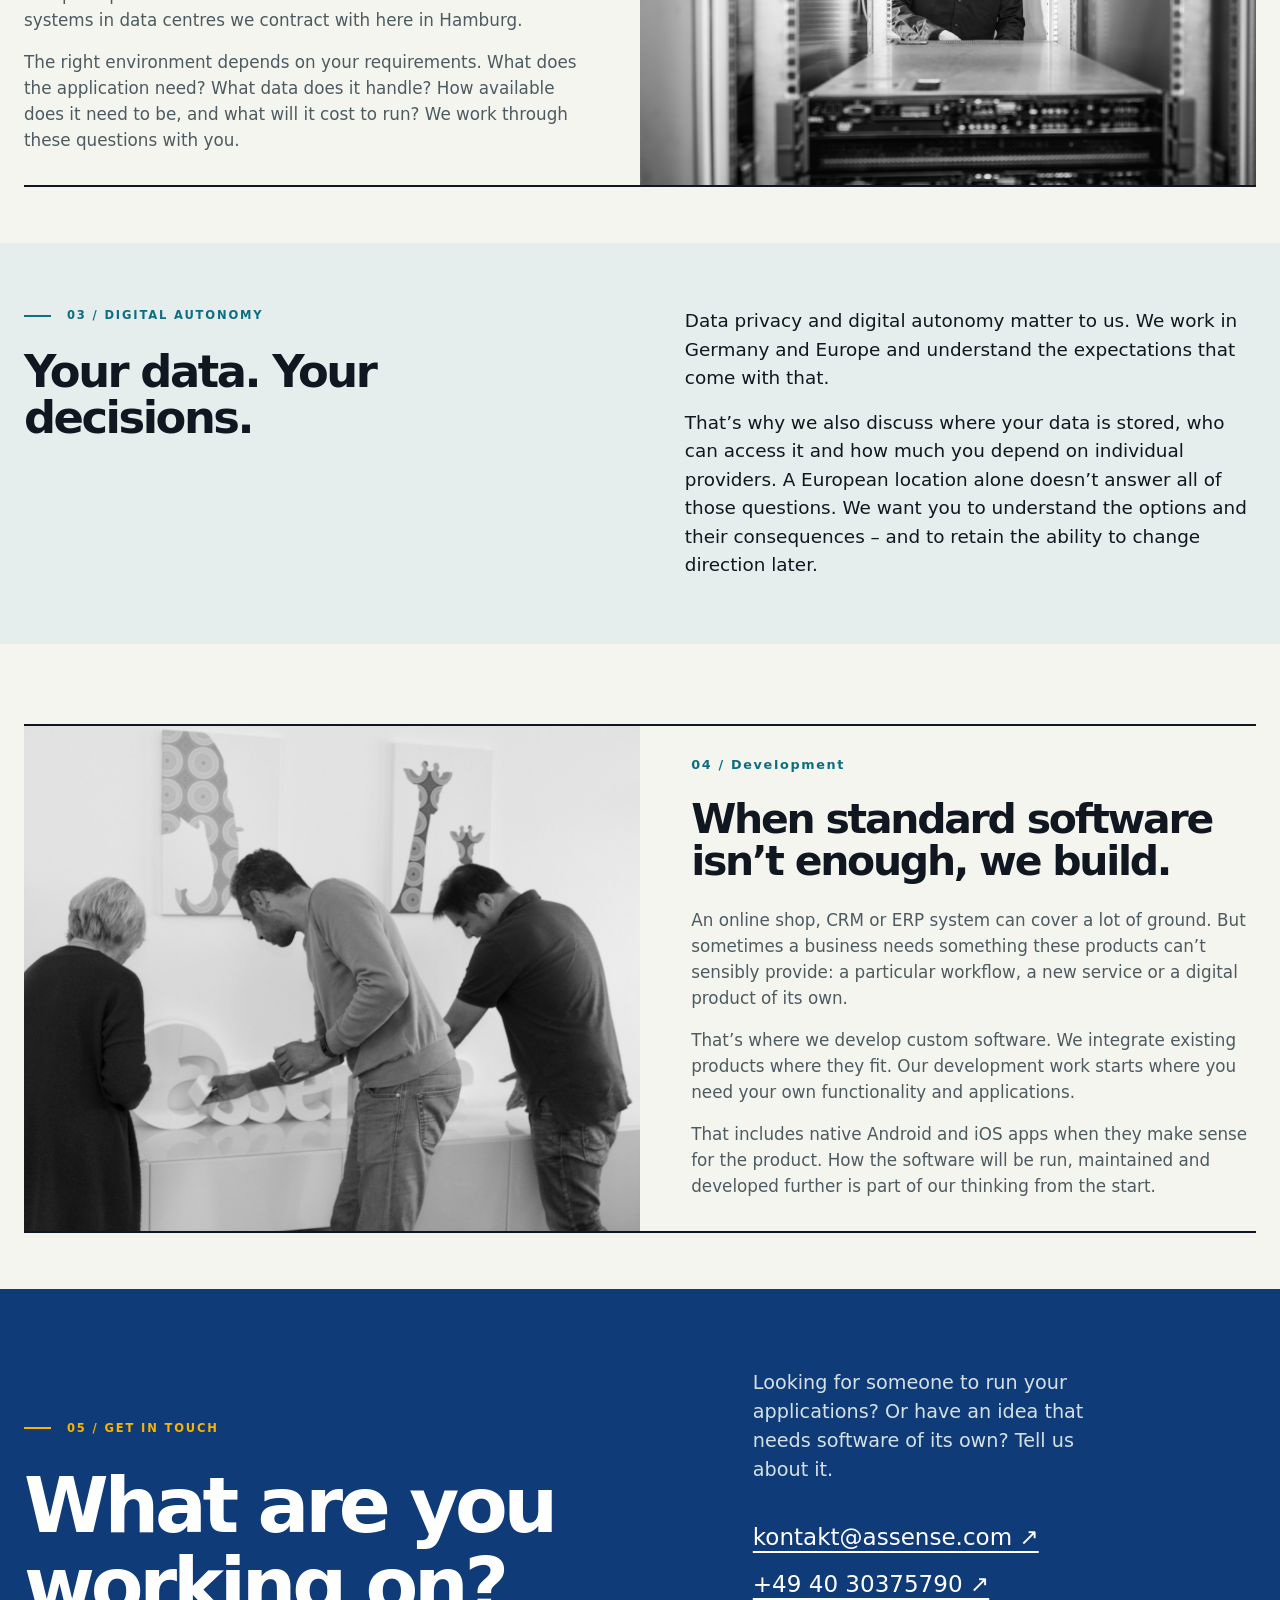
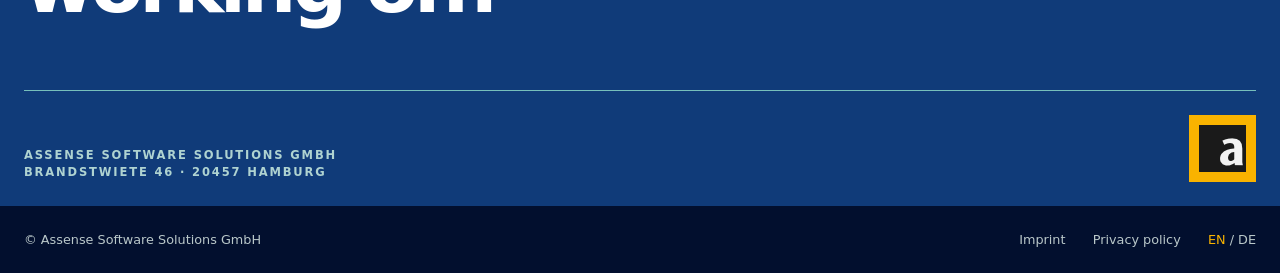
==== commit 4e08ad9b: "Rework homepage copy around operations and DevOps experience" ====
--- a/public/index.html
+++ b/public/index.html
@@ -5,7 +5,7 @@
     <meta name="viewport" content="width=device-width,initial-scale=1">
     <title>Assense Software Solutions — Hamburg</title>
     <link rel="stylesheet" href="assets/site.css">
-    <meta name="description" content="From first concept to reliable operation, we build software around the needs of your business.">
+    <meta name="description" content="Application and infrastructure operations for small and medium-sized businesses – in the public cloud and Hamburg data centres. Custom software and native apps.">
     <link rel="alternate" hreflang="en" href="https://assense.com/en/">
     <link rel="alternate" hreflang="de" href="https://assense.com/de/">
     <link rel="alternate" hreflang="x-default" href="https://assense.com/en/">
@@ -17,14 +17,14 @@
         <p class="mast-note">Software solutions · Hamburg</p>
       </div>
     </header>
-    <main>
+    <main class="home">
       <section class="hero" aria-labelledby="hero-title">
         <div class="wrap hero-grid">
           <div class="hero-copy">
-            <p class="kicker">Software solutions · Hamburg</p>
-            <h1 id="hero-title">Software with<br><em>a wider view.</em></h1>
+            <p class="kicker">Operations · Hamburg</p>
+            <h1 id="hero-title">We look after your software.<br><em>And keep it running.</em></h1>
             <div class="hero-bottom">
-              <p class="lede">From first concept to reliable operation, we build software around the needs of your business.</p>
+              <p class="lede">We run applications and infrastructure for small and medium-sized businesses across industries. We built some of those applications ourselves; many come from other vendors. We look after them – in the public cloud or in data centres here in Hamburg.</p>
               <a class="arrow-link" href="#contact">Let’s talk</a>
             </div>
           </div>
@@ -35,53 +35,64 @@
       </section>
       <div class="ticker" aria-hidden="true">
         <div class="wrap ticker-inner">
-          <span>CONCEPT / DEVELOPMENT / OPERATIONS</span>
-          <b>✳</b>
-          <span>Since 2001 · Hamburg</span>
-          <b>✳</b>
-          <span>CONCEPT / DEVELOPMENT / OPERATIONS</span>
+          <span>OPERATIONS / INFRASTRUCTURE / DEVELOPMENT</span><b>✳</b>
+          <span>Since 2001 · Hamburg</span><b>✳</b>
+          <span>OPERATIONS / INFRASTRUCTURE / DEVELOPMENT</span>
         </div>
       </div>
       <section class="approach" aria-labelledby="approach-title">
         <div class="wrap approach-grid">
           <div>
             <p class="kicker">01 / Our approach</p>
-            <h2 id="approach-title">The whole life cycle, considered together.</h2>
+            <h2 id="approach-title">We started by building software. We stayed to run it.</h2>
           </div>
           <div class="approach-copy">
-            <p>We help small and medium-sized businesses shape digital services. Planning, development and operations belong together: decisions made early should still make sense when the system is in daily use.</p>
+              <p>Building software, putting it into production and continuing to look after it: that’s how we started. Today, most of our work is in operations, including running large commercial software systems.</p>
+              <p>We still think like developers. That helps us understand how software and infrastructure work together, track down problems and automate repetitive tasks. “You build it, you run it” is how we’ve worked from the start – and we bring that experience to software built by others, too.</p>
             <div class="approach-rule"></div>
             <p class="micro">Since 2001 · Hamburg</p>
           </div>
         </div>
       </section>
-      <section class="services" aria-labelledby="services-title">
+      <section class="services" aria-labelledby="operations-title">
         <div class="wrap">
-          <div class="services-heading">
-            <div>
-              <p class="kicker">02 / What we do</p>
-              <h2 id="services-title">From an idea to a dependable service.</h2>
-            </div>
-            <p>From first concept to reliable operation, we build software around the needs of your business.</p>
-          </div>
           <article class="service-row">
             <div class="service-copy">
-              <p class="service-no">01 / DEVELOPMENT</p>
-              <h3>Development</h3>
-              <p>We weigh the promise and risk of new technologies, make ideas tangible with prototypes, and design architectures suited to the task. Our work ranges from service portals and specialized backends to mobile apps.</p>
+              <p class="service-no">02 / Operations</p>
+              <h2 id="operations-title">In the cloud or in Hamburg.</h2>
+              <p>We work with AWS, Microsoft Azure and Google Cloud, as well as European providers such as IONOS and Nebius. We also run systems in data centres we contract with here in Hamburg.</p>
+              <p>The right environment depends on your requirements. What does the application need? What data does it handle? How available does it need to be, and what will it cost to run? We work through these questions with you.</p>
             </div>
+            <div class="service-visual">
+              <img src="images/operations_1.jpeg" alt="" loading="lazy">
+            </div>
+          </article>
+        </div>
+      </section>
+      <section class="autonomy" aria-labelledby="autonomy-title">
+        <div class="wrap approach-grid">
+          <div>
+            <p class="kicker">03 / Digital autonomy</p>
+            <h2 id="autonomy-title">Your data. Your decisions.</h2>
+          </div>
+          <div class="autonomy-copy">
+              <p>Data privacy and digital autonomy matter to us. We work in Germany and Europe and understand the expectations that come with that.</p>
+              <p>That’s why we also discuss where your data is stored, who can access it and how much you depend on individual providers. A European location alone doesn’t answer all of those questions. We want you to understand the options and their consequences – and to retain the ability to change direction later.</p>
+          </div>
+        </div>
+      </section>
+      <section class="services" aria-labelledby="development-title">
+        <div class="wrap">
+          <article class="service-row reverse">
             <div class="service-visual">
               <img src="images/assembly.png" alt="" loading="lazy">
             </div>
-          </article>
-          <article class="service-row reverse">
-            <div class="service-visual">
-              <img src="images/operations_1.jpeg" alt="" loading="lazy">
-            </div>
             <div class="service-copy">
-              <p class="service-no">02 / OPERATIONS</p>
-              <h3>Operations</h3>
-              <p>We run systems with requirements that standard hosting cannot always meet. Tailored configurations and close collaboration between development and operations keep those systems effective.</p>
+              <p class="service-no">04 / Development</p>
+              <h2 id="development-title">When standard software isn’t enough, we build.</h2>
+              <p>An online shop, CRM or ERP system can cover a lot of ground. But sometimes a business needs something these products can’t sensibly provide: a particular workflow, a new service or a digital product of its own.</p>
+              <p>That’s where we develop custom software. We integrate existing products where they fit. Our development work starts where you need your own functionality and applications.</p>
+              <p>That includes native Android and iOS apps when they make sense for the product. How the software will be run, maintained and developed further is part of our thinking from the start.</p>
             </div>
           </article>
         </div>
@@ -90,11 +101,11 @@
         <div class="wrap">
           <div class="contact-grid">
             <div>
-              <p class="kicker">03 / Get in touch</p>
-              <h2 id="contact-title">Good work starts with a conversation.</h2>
+              <p class="kicker">05 / Get in touch</p>
+              <h2 id="contact-title">What are you working on?</h2>
             </div>
             <div class="contact-content">
-              <p>Tell us what you are trying to achieve. We’ll explore together how we can help.</p>
+              <p>Looking for someone to run your applications? Or have an idea that needs software of its own? Tell us about it.</p>
               <a href="mailto:kontakt@assense.com">kontakt@assense.com ↗</a>
               <a href="tel:+494030375790">+49 40 30375790 ↗</a>
             </div>
--- a/public/assets/site.css
+++ b/public/assets/site.css
@@ -554,3 +554,65 @@
   padding: 1rem 1.25rem;
   border-left: 4px solid #0d6e82;
 }
+
+/* Longer editorial copy on the home pages. */
+.home .hero-grid > *, .home .approach-grid > *, .home .service-row > * {
+  min-width: 0;
+}
+.home h1 {
+  font-size: clamp(2.5rem, 4.3vw, 4.5rem);
+  max-width: 18ch;
+  margin: 1.5rem 0 2rem;
+}
+.home .hero-bottom {
+  display: block;
+}
+.home .lede {
+  max-width: 48ch;
+}
+.home .arrow-link {
+  margin-top: 1.5rem;
+}
+.home .approach h2, .home .autonomy h2 {
+  font-size: clamp(2.2rem, 3.5vw, 3.8rem);
+  max-width: 22ch;
+}
+.home .approach-copy > p:not(.micro), .home .autonomy-copy p {
+  font-size: 1.15rem;
+  line-height: 1.55;
+  max-width: 54ch;
+  font-weight: 400;
+}
+.home .approach-copy p + p, .home .autonomy-copy p + p,
+.home .service-copy p + p {
+  margin-top: 1rem;
+}
+.home .service-row, .home .service-row.reverse {
+  grid-template-columns: 1fr 1fr;
+}
+.home .service-copy h2 {
+  font-size: clamp(2.1rem, 3.2vw, 3.5rem);
+  max-width: 22ch;
+  margin: 1.5rem 0;
+}
+.home .service-copy > p:not(.service-no) {
+  font-size: 1.05rem;
+  line-height: 1.55;
+  color: #4d5b60;
+  max-width: 54ch;
+}
+.home .autonomy {
+  padding: 4rem 0;
+  background: #e5eeec;
+}
+.home .autonomy .kicker {
+  margin-bottom: 1.5rem;
+}
+@media (max-width: 700px) {
+  .home .service-row, .home .service-row.reverse {
+    grid-template-columns: 1fr;
+  }
+  .home .hero-copy {
+    min-height: auto;
+  }
+}
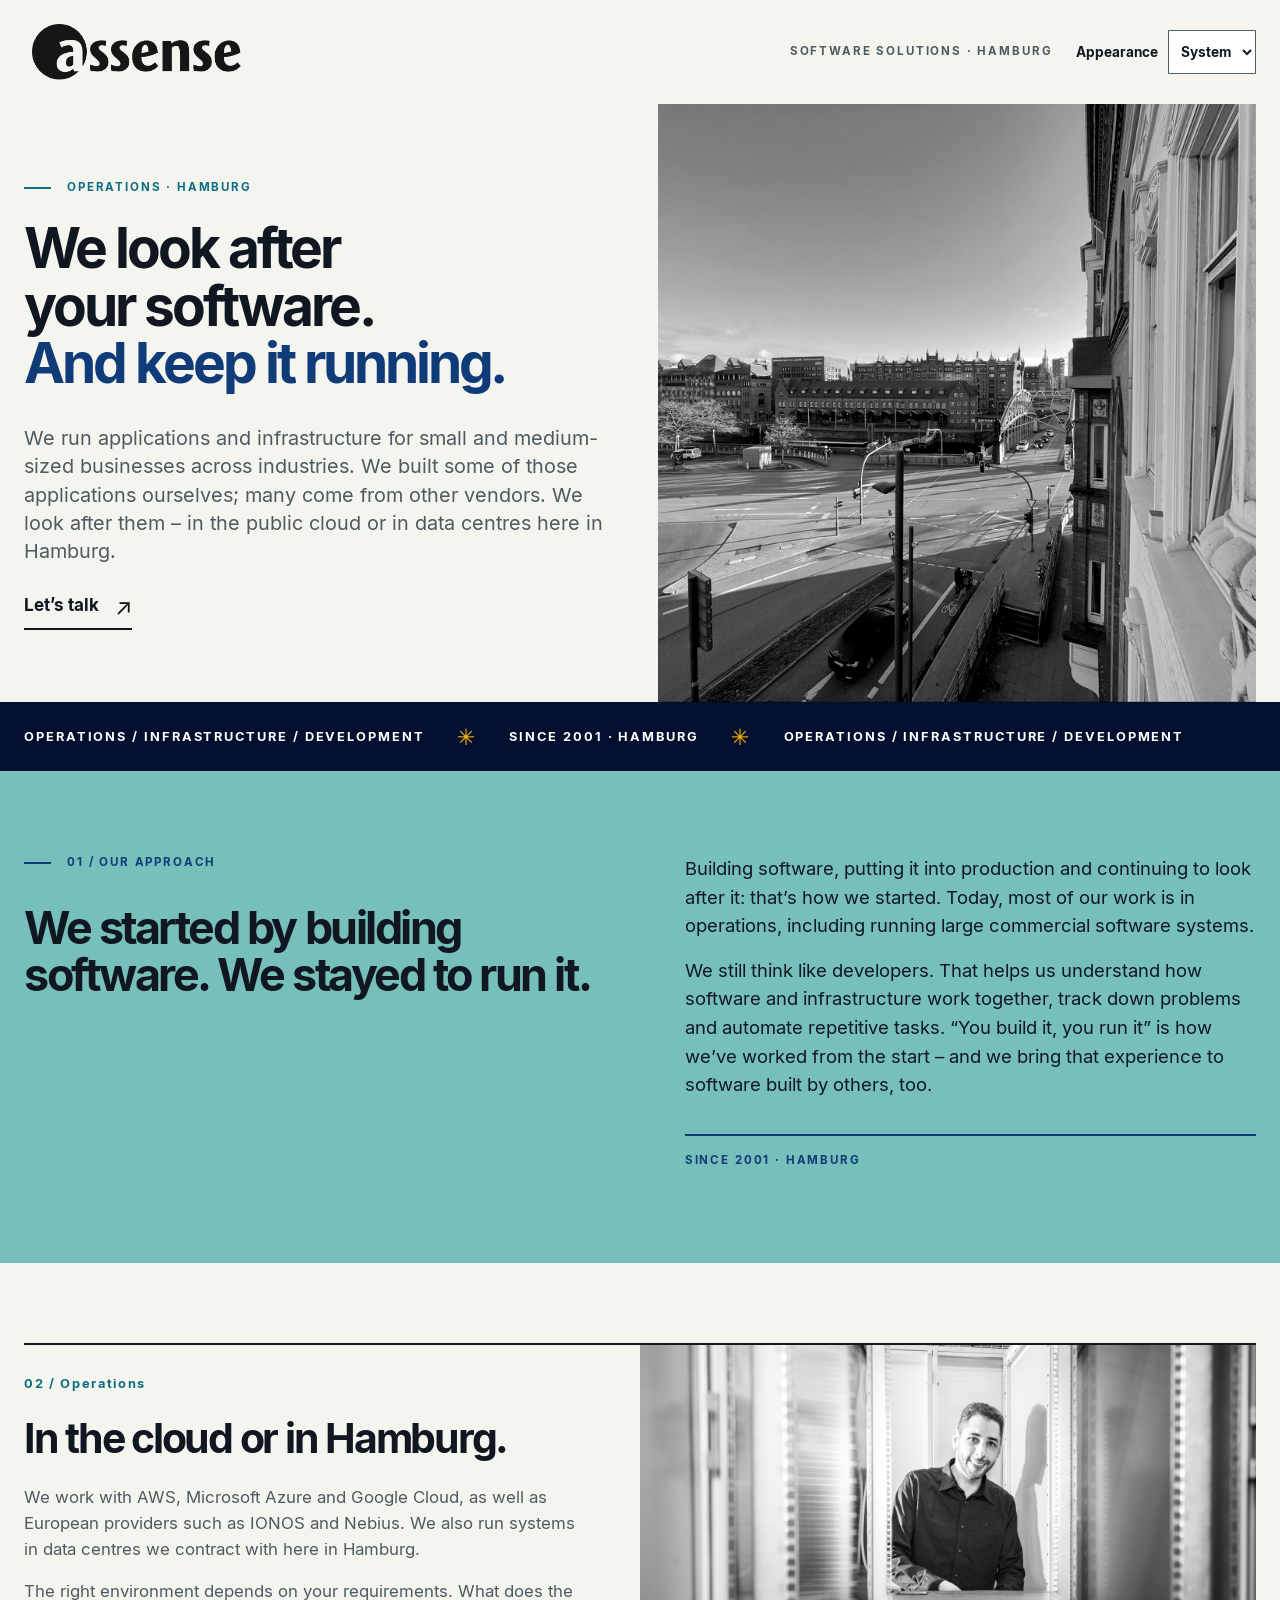
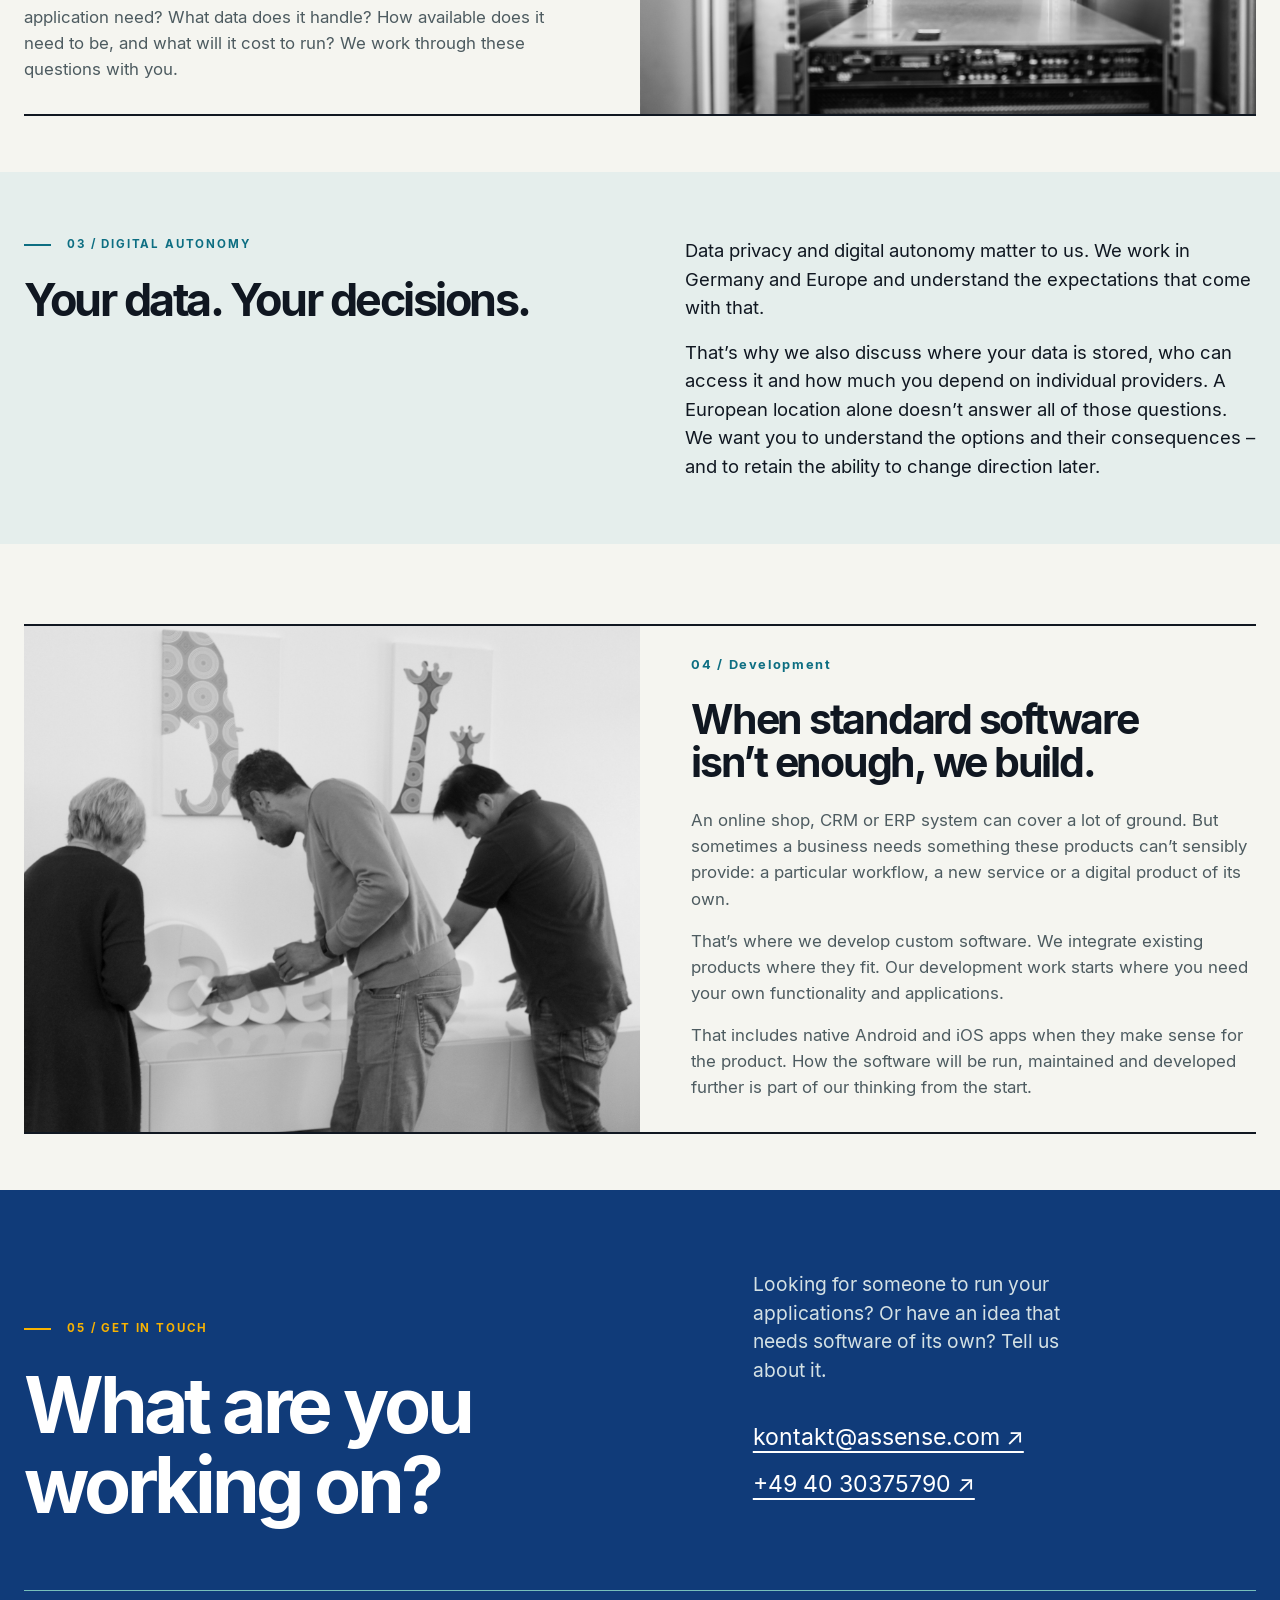
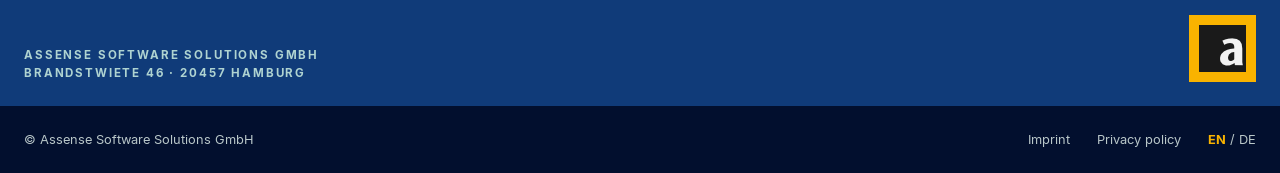
==== commit dd09d7d2: "Add adaptive corporate dark mode with appearance preference" ====
--- a/public/index.html
+++ b/public/index.html
@@ -4,6 +4,7 @@
     <meta charset="utf-8">
     <meta name="viewport" content="width=device-width,initial-scale=1">
     <title>Assense Software Solutions — Hamburg</title>
+    <script src="assets/theme.js"></script>
     <link rel="stylesheet" href="assets/site.css">
     <meta name="description" content="Application and infrastructure operations for small and medium-sized businesses – in the public cloud and Hamburg data centres. Custom software and native apps.">
     <link rel="alternate" hreflang="en" href="https://assense.com/en/">
@@ -14,7 +15,17 @@
     <header class="mast">
       <div class="wrap mast-inner">
         <img src="assense_logo_dark.png" alt="Assense">
-        <p class="mast-note">Software solutions · Hamburg</p>
+        <div class="mast-actions">
+          <p class="mast-note">Software solutions · Hamburg</p>
+          <label class="theme-picker" hidden>
+            Appearance
+            <select name="theme">
+              <option value="system">System</option>
+              <option value="light">Light</option>
+              <option value="dark">Dark</option>
+            </select>
+          </label>
+        </div>
       </div>
     </header>
     <main class="home">
--- a/public/assets/site.css
+++ b/public/assets/site.css
@@ -1,3 +1,5 @@
+@import url("assense.css");
+
 * {
   box-sizing: border-box;
 }
@@ -8,9 +10,9 @@
 
 body {
   margin: 0;
-  background: #f5f5f0;
-  color: #101721;
-  font-family: system-ui, -apple-system, "Segoe UI", Roboto, Arial, sans-serif;
+  background: var(--assense-canvas);
+  color: var(--assense-text);
+  font-family: var(--assense-font);
   line-height: 1.5;
 }
 
@@ -23,9 +25,10 @@
   color: inherit;
 }
 
-a:focus-visible {
-  outline: 3px solid #f9b300;
+:focus-visible {
+  outline: 3px solid var(--assense-link);
   outline-offset: 4px;
+  box-shadow: 0 0 0 7px var(--assense-yellow);
 }
 
 h1, h2, h3, p {
@@ -43,7 +46,7 @@
 }
 
 .mast {
-  background: #f5f5f0;
+  background: var(--assense-canvas);
 }
 
 .mast-inner {
@@ -62,16 +65,16 @@
   font-size: .72rem;
   letter-spacing: .16em;
   text-transform: uppercase;
-  font-weight: 750;
+  font-weight: 700;
 }
 
 .mast-note {
-  color: #526367;
+  color: var(--assense-secondary);
   text-align: right;
 }
 
 .hero {
-  background: #f5f5f0;
+  background: var(--assense-canvas);
 }
 
 .hero-grid {
@@ -88,7 +91,7 @@
 }
 
 .kicker {
-  color: #0d6e82;
+  color: var(--assense-label);
   display: flex;
   align-items: center;
   gap: 1rem;
@@ -104,13 +107,13 @@
 h1 {
   font-size: clamp(4.6rem, 7.5vw, 8rem);
   max-width: 10ch;
-  font-weight: 750;
+  font-weight: 700;
   margin: .6rem 0;
 }
 
 h1 em {
   font-style: normal;
-  color: #103b79;
+  color: var(--assense-link);
 }
 
 .hero-bottom {
@@ -124,11 +127,11 @@
   font-size: clamp(1.08rem, 1.55vw, 1.4rem);
   max-width: 30ch;
   line-height: 1.42;
-  color: #48545a;
+  color: var(--assense-secondary);
 }
 
 .arrow-link {
-  font-weight: 750;
+  font-weight: 700;
   text-decoration: none;
   white-space: nowrap;
   display: inline-flex;
@@ -175,7 +178,7 @@
   font-size: .8rem;
   text-transform: uppercase;
   letter-spacing: .15em;
-  font-weight: 750;
+  font-weight: 700;
 }
 
 .ticker b {
@@ -185,7 +188,7 @@
 }
 
 .approach {
-  background: #77bfbb;
+  background: var(--assense-quote);
   padding: 5.2rem 0 5.6rem;
   position: relative;
 }
@@ -202,7 +205,7 @@
 }
 
 .approach .kicker {
-  color: #103b79;
+  color: var(--assense-link);
   margin-bottom: 2.1rem;
 }
 
@@ -220,16 +223,16 @@
 
 .approach-rule {
   height: 2px;
-  background: #103b79;
+  background: var(--assense-link);
   margin: 2.2rem 0 1rem;
 }
 
 .approach-copy .micro {
-  color: #103b79;
+  color: var(--assense-link);
 }
 
 .services {
-  background: #f5f5f0;
+  background: var(--assense-canvas);
   padding: 5rem 0 3.5rem;
 }
 
@@ -252,7 +255,7 @@
 
 .services-heading p:last-child {
   max-width: 40ch;
-  color: #58646a;
+  color: var(--assense-secondary);
   font-size: 1.12rem;
   justify-self: end;
 }
@@ -261,11 +264,11 @@
   display: grid;
   grid-template-columns: .82fr 1.18fr;
   min-height: 360px;
-  border-top: 2px solid #101721;
+  border-top: 2px solid var(--assense-rule);
 }
 
 .service-row:last-child {
-  border-bottom: 2px solid #101721;
+  border-bottom: 2px solid var(--assense-rule);
 }
 
 .service-row.reverse {
@@ -284,10 +287,10 @@
 }
 
 .service-no {
-  color: #0d6e82;
+  color: var(--assense-label);
   font-size: .8rem;
   letter-spacing: .13em;
-  font-weight: 750;
+  font-weight: 700;
 }
 
 .service-copy h3 {
@@ -298,7 +301,7 @@
 .service-copy p:last-child {
   font-size: 1.05rem;
   line-height: 1.5;
-  color: #4d5b60;
+  color: var(--assense-secondary);
   max-width: 51ch;
 }
 
@@ -509,7 +512,7 @@
 }
 
 .legal {
-  background: #f5f5f0;
+  background: var(--assense-canvas);
   min-height: 65vh;
   padding: 3.5rem 0 6rem;
 }
@@ -550,9 +553,9 @@
 }
 
 .legal-note {
-  background: #e5eeec;
+  background: var(--assense-surface);
   padding: 1rem 1.25rem;
-  border-left: 4px solid #0d6e82;
+  border-left: 4px solid var(--assense-label);
 }
 
 /* Longer editorial copy on the home pages. */
@@ -598,12 +601,12 @@
 .home .service-copy > p:not(.service-no) {
   font-size: 1.05rem;
   line-height: 1.55;
-  color: #4d5b60;
+  color: var(--assense-secondary);
   max-width: 54ch;
 }
 .home .autonomy {
   padding: 4rem 0;
-  background: #e5eeec;
+  background: var(--assense-surface);
 }
 .home .autonomy .kicker {
   margin-bottom: 1.5rem;
@@ -616,3 +619,110 @@
     min-height: auto;
   }
 }
+
+/* The shared base supplies brand tokens, fonts and automatic dark mode.
+   These composition rules retain the website's full-width editorial sections. */
+body > .mast {
+  display: block;
+  min-block-size: 0;
+  padding: 0;
+  border: 0;
+}
+body > main, body > .footer {
+  padding-inline: 0;
+}
+main.home {
+  padding-block: 0;
+}
+.home > section {
+  border-block-start: 0;
+}
+.home > .hero {
+  padding-block: 0;
+}
+.mast-inner {
+  min-height: 104px;
+  height: auto;
+  padding-block: 1rem;
+  flex-wrap: wrap;
+  gap: 1rem 2rem;
+}
+.mast img {
+  /* Original artwork stays on paper, including in dark mode. */
+  background: var(--assense-paper);
+}
+.mast-actions {
+  display: flex;
+  align-items: center;
+  justify-content: flex-end;
+  flex-wrap: wrap;
+  gap: .5rem 1.5rem;
+}
+.theme-picker {
+  display: flex;
+  align-items: center;
+  gap: .6rem;
+  margin: 0;
+  font-size: .85rem;
+}
+.theme-picker select {
+  inline-size: auto;
+  min-block-size: 2.75rem;
+  padding: .5rem;
+}
+.footer-links {
+  flex-wrap: wrap;
+}
+@media (max-width: 700px) {
+  .mast-inner {
+    min-height: 76px;
+    gap: .75rem 1rem;
+  }
+  .mast-actions {
+    justify-content: flex-start;
+  }
+}
+
+/* Explicit choices override the automatic roles only on screen. */
+@media screen {
+  :root[data-theme="light"] {
+    color-scheme: light;
+    --assense-canvas: var(--assense-paper);
+    --assense-text: var(--assense-ink);
+    --assense-link: var(--assense-blue);
+    --assense-label: var(--assense-accent);
+    --assense-secondary: var(--assense-muted);
+    --assense-surface: var(--assense-wash);
+    --assense-quote: var(--assense-teal);
+    --assense-field: #fff;
+    --assense-rule: var(--assense-ink);
+    --assense-control-border: var(--assense-border);
+    --assense-action: var(--assense-blue);
+    --assense-action-text: #fff;
+    --assense-action-hover: var(--assense-navy);
+  }
+  :root[data-theme="dark"] {
+    color-scheme: dark;
+    --assense-canvas: var(--assense-ink);
+    --assense-text: var(--assense-paper);
+    --assense-link: #a2c8ff;
+    --assense-label: var(--assense-teal);
+    --assense-secondary: #b9c7c9;
+    --assense-surface: #1b2c38;
+    --assense-quote: #153f4c;
+    --assense-field: #162330;
+    --assense-rule: #82999d;
+    --assense-control-border: #82999d;
+    --assense-action: var(--assense-teal);
+    --assense-action-text: var(--assense-ink);
+    --assense-action-hover: #a2d9d5;
+  }
+}
+
+@media (forced-colors: active) {
+  :focus-visible { outline-color: Highlight; box-shadow: none; }
+}
+@media print {
+  .theme-picker { display: none; }
+  body { background: white; color: black; }
+}
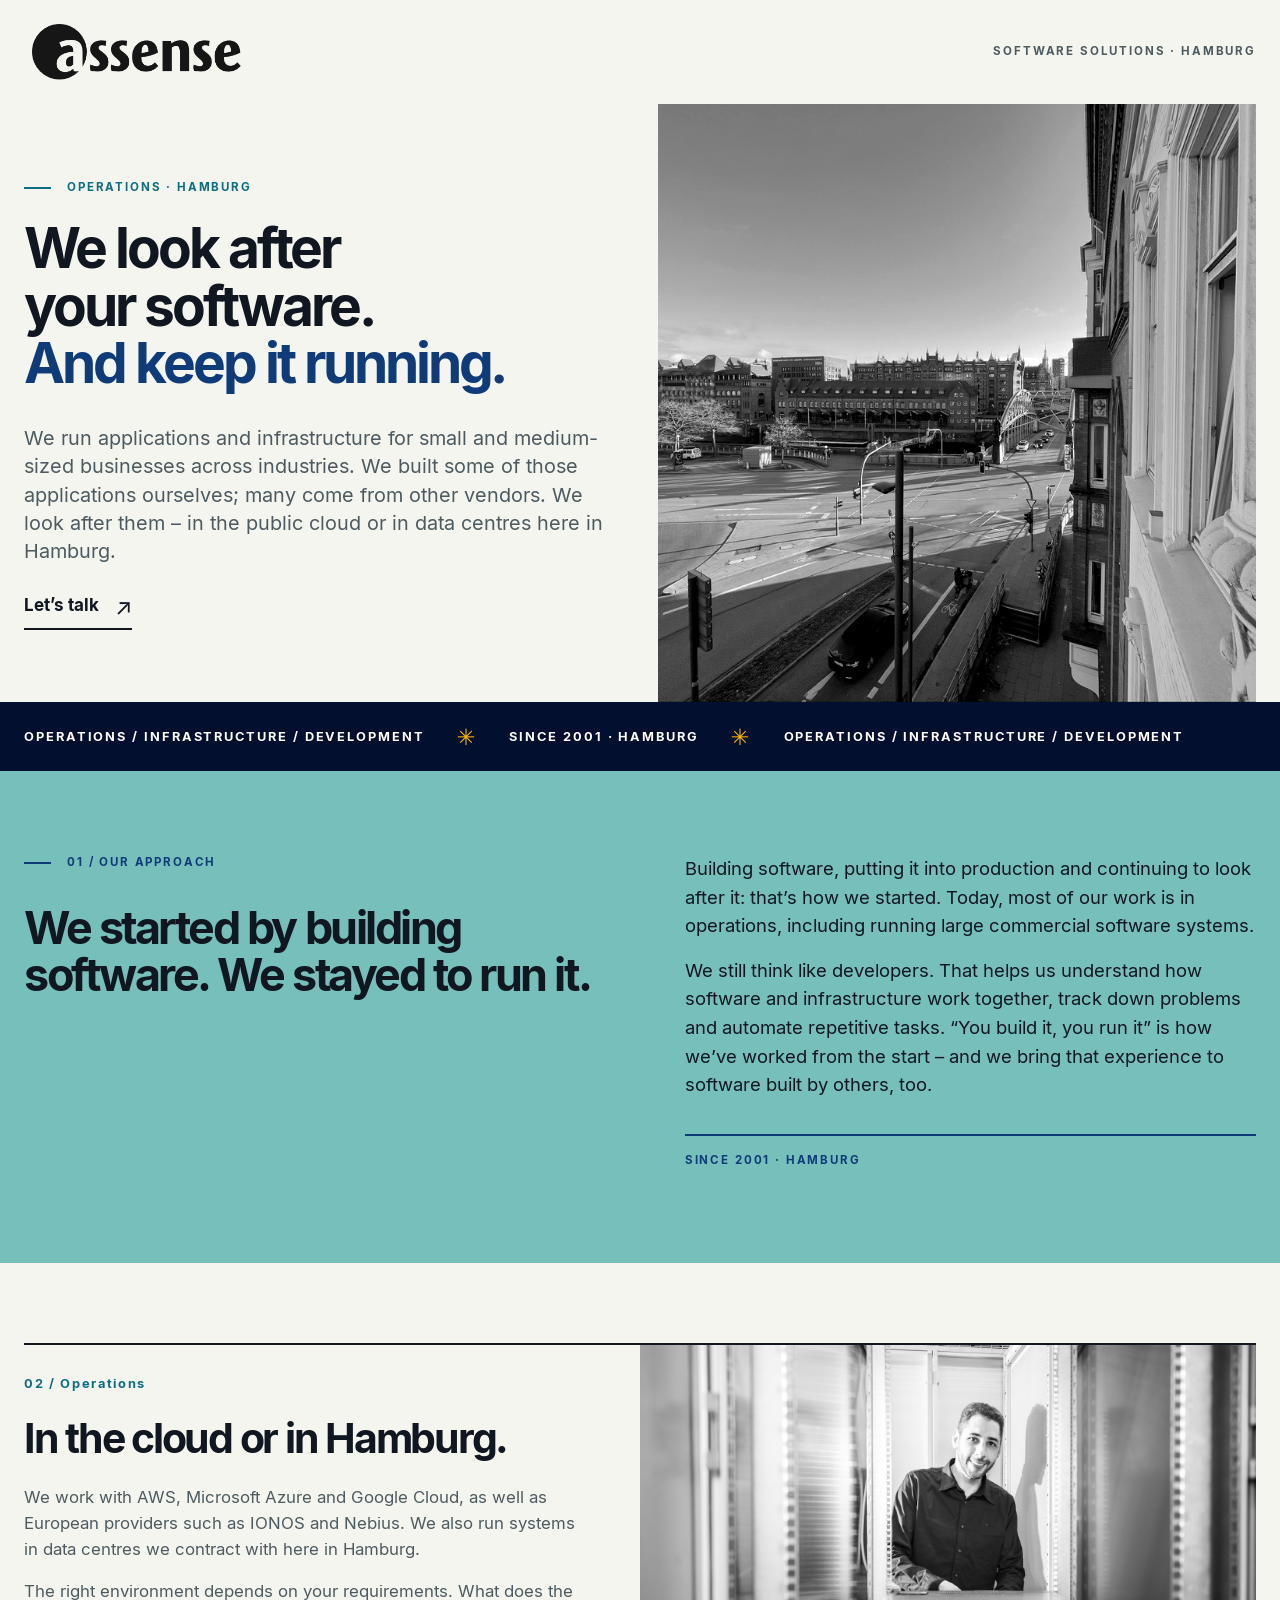
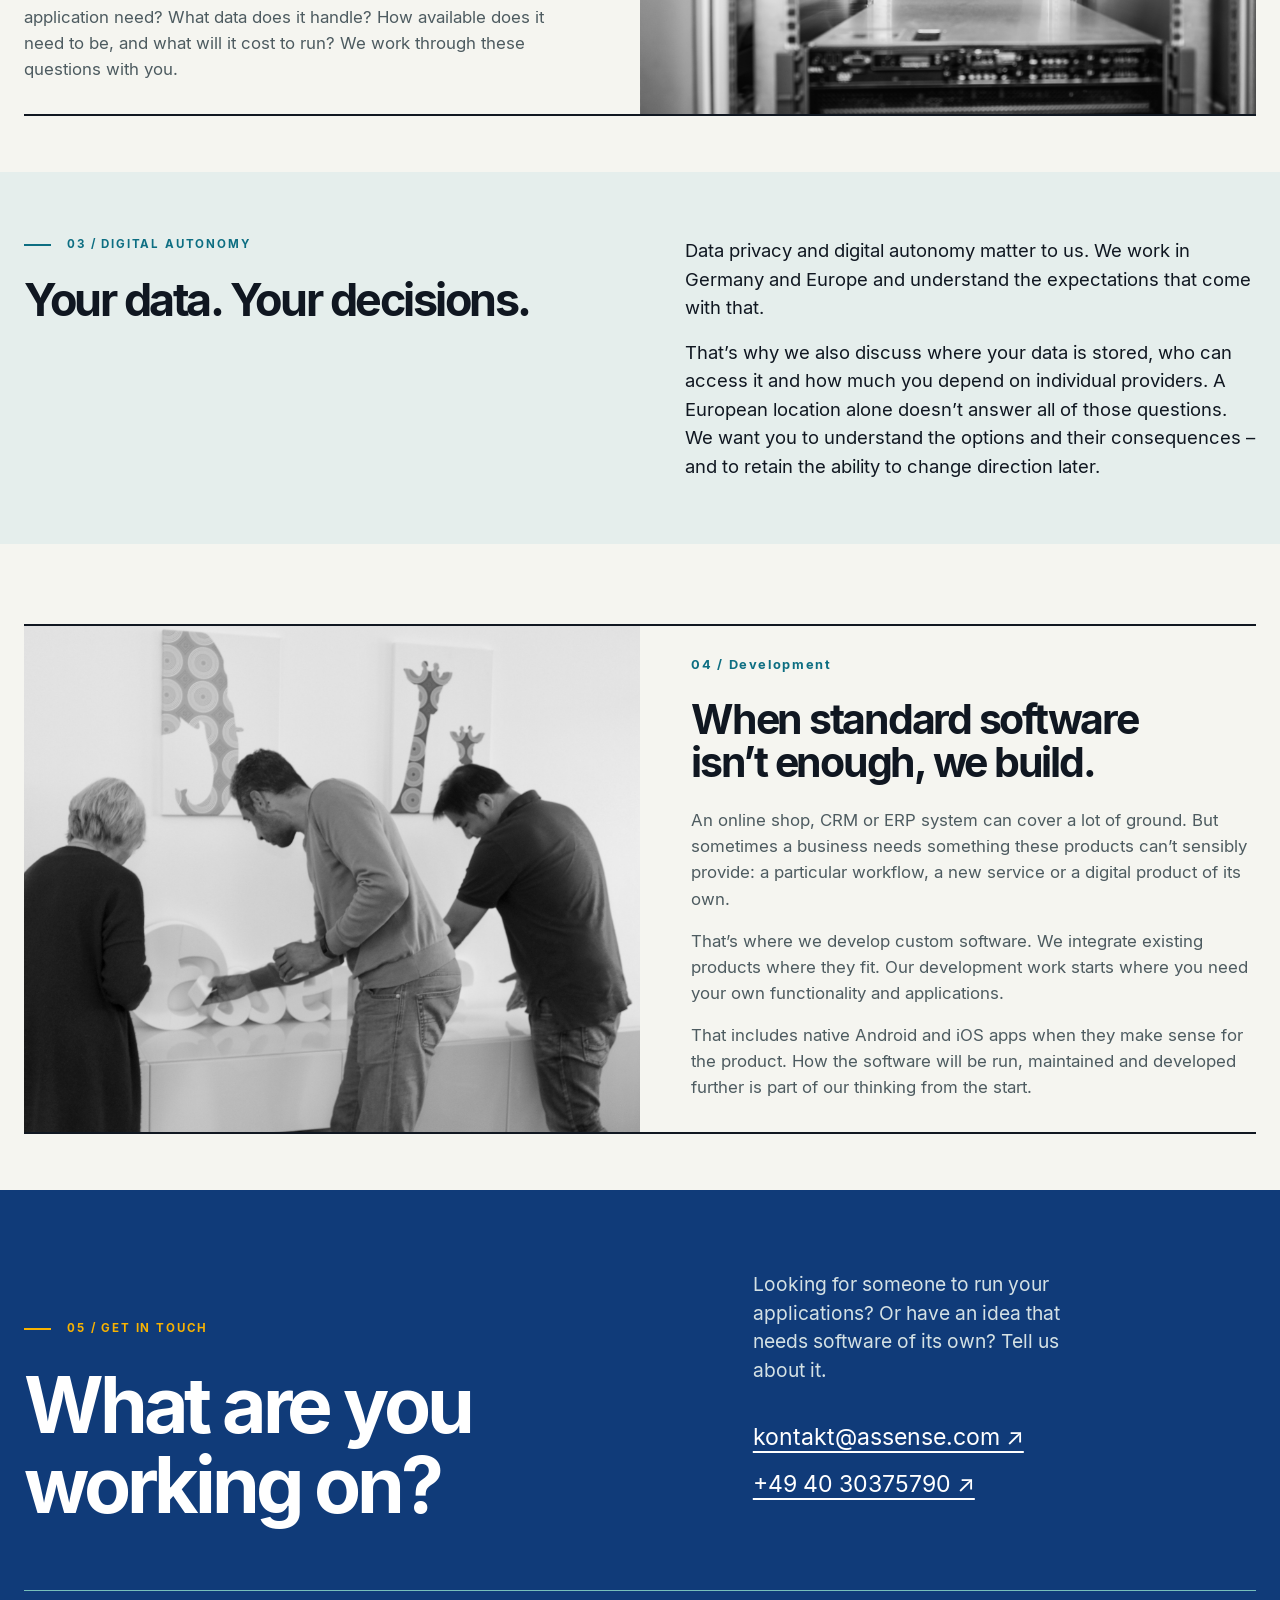
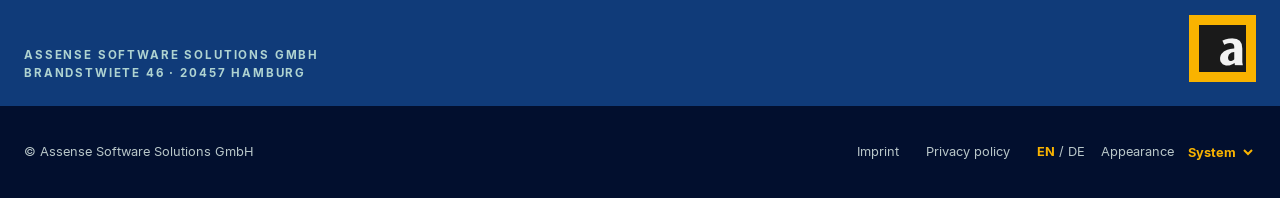
==== commit 9fb04abe: "Move appearance selector beside footer language links" ====
--- a/public/index.html
+++ b/public/index.html
@@ -15,17 +15,7 @@
     <header class="mast">
       <div class="wrap mast-inner">
         <img src="assense_logo_dark.png" alt="Assense">
-        <div class="mast-actions">
-          <p class="mast-note">Software solutions · Hamburg</p>
-          <label class="theme-picker" hidden>
-            Appearance
-            <select name="theme">
-              <option value="system">System</option>
-              <option value="light">Light</option>
-              <option value="dark">Dark</option>
-            </select>
-          </label>
-        </div>
+        <p class="mast-note">Software solutions · Hamburg</p>
       </div>
     </header>
     <main class="home">
@@ -134,7 +124,17 @@
         <div class="footer-links">
           <a href="en/imprint/">Imprint</a>
           <a href="en/privacy/">Privacy policy</a>
-          <span class="lang"><a href="en/" aria-current="page" lang="en">EN</a> / <a href="de/" lang="de">DE</a></span>
+          <div class="footer-preferences">
+            <span class="lang"><a href="en/" aria-current="page" lang="en">EN</a> / <a href="de/" lang="de">DE</a></span>
+            <label class="theme-picker" hidden>
+              Appearance
+              <select name="theme">
+                <option value="system">System</option>
+                <option value="light">Light</option>
+                <option value="dark">Dark</option>
+              </select>
+            </label>
+          </div>
         </div>
       </div>
     </footer>
--- a/public/assets/site.css
+++ b/public/assets/site.css
@@ -651,35 +651,54 @@
   /* Original artwork stays on paper, including in dark mode. */
   background: var(--assense-paper);
 }
-.mast-actions {
-  display: flex;
+/* Keep language and appearance together as quiet footer preferences.
+   The native labelled select retains keyboard/touch behavior and focus states. */
+.footer-inner, .footer-links {
   align-items: center;
-  justify-content: flex-end;
+}
+.footer-links {
   flex-wrap: wrap;
-  gap: .5rem 1.5rem;
-}
-.theme-picker {
+}
+.footer-preferences {
   display: flex;
   align-items: center;
-  gap: .6rem;
+  flex-wrap: wrap;
+  gap: .5rem 1rem;
+}
+.footer .theme-picker {
+  display: flex;
+  align-items: center;
+  gap: .35rem;
   margin: 0;
-  font-size: .85rem;
-}
-.theme-picker select {
+  font: inherit;
+  white-space: nowrap;
+}
+.footer .theme-picker select {
   inline-size: auto;
   min-block-size: 2.75rem;
-  padding: .5rem;
-}
-.footer-links {
-  flex-wrap: wrap;
+  padding: .25rem;
+  border: 0;
+  border-radius: 0;
+  background: var(--assense-navy);
+  color: var(--assense-yellow);
+  color-scheme: dark;
+  font: inherit;
+  font-weight: 700;
+  cursor: pointer;
+}
+.footer .theme-picker select:hover {
+  text-decoration: underline;
+  text-underline-offset: .25em;
+}
+@media (forced-colors: active) {
+  .footer .theme-picker select {
+    border: 1px solid ButtonText;
+  }
 }
 @media (max-width: 700px) {
   .mast-inner {
     min-height: 76px;
     gap: .75rem 1rem;
-  }
-  .mast-actions {
-    justify-content: flex-start;
   }
 }
 
@@ -723,6 +742,6 @@
   :focus-visible { outline-color: Highlight; box-shadow: none; }
 }
 @media print {
-  .theme-picker { display: none; }
+  .footer .theme-picker { display: none; }
   body { background: white; color: black; }
 }
